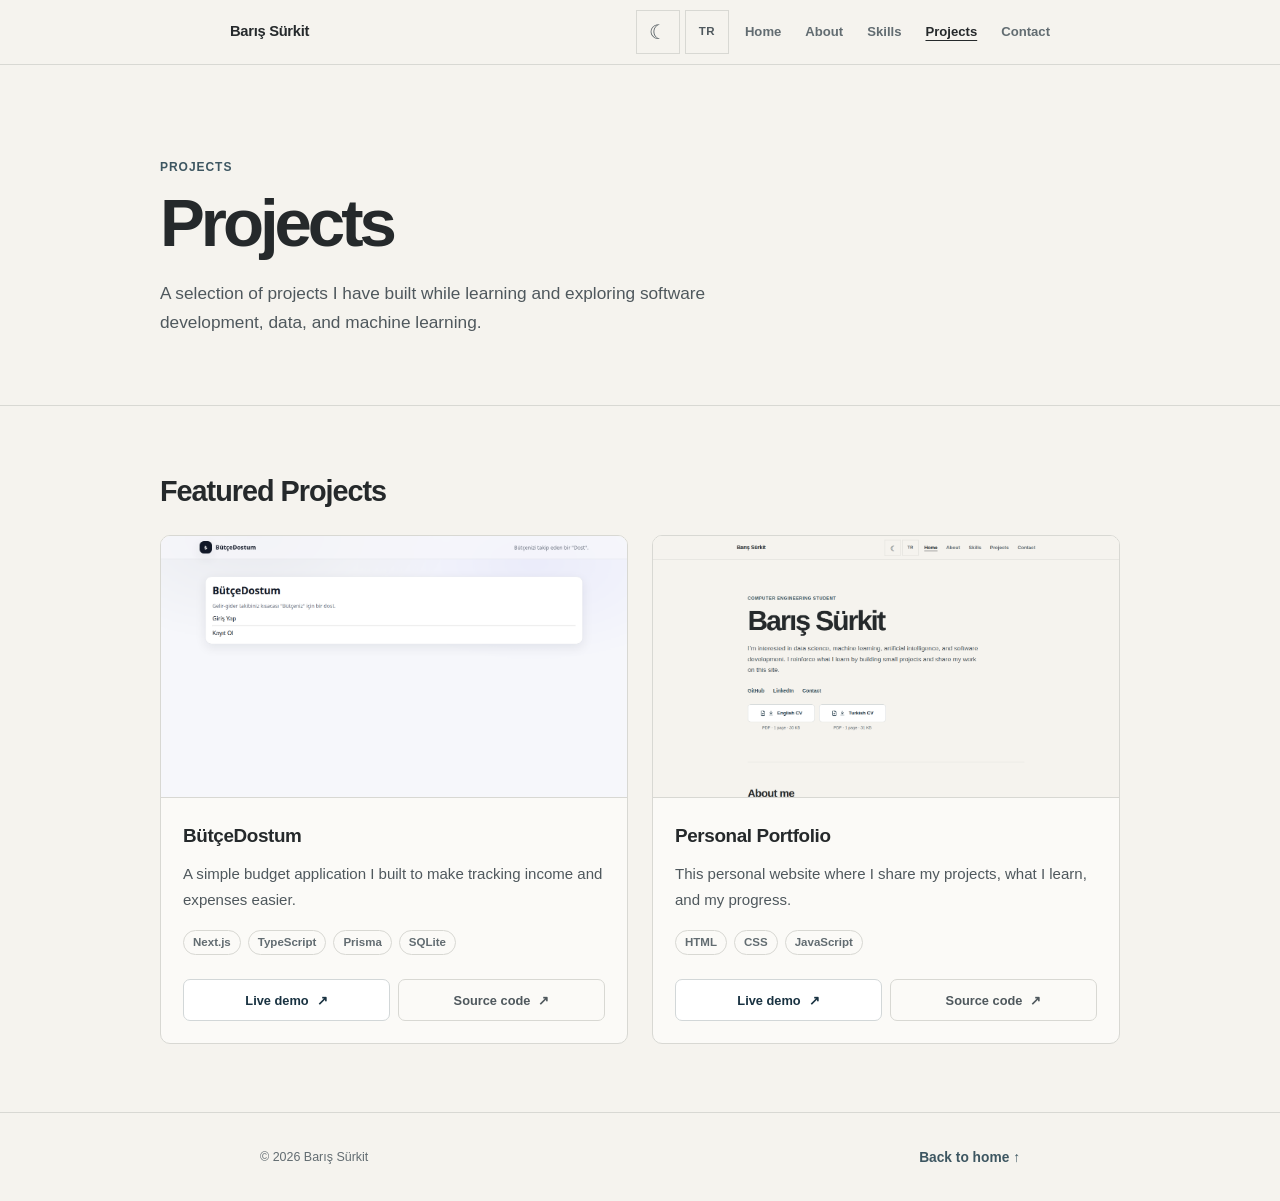
==== projects/index.html @ 8e6255b6 "feat: add dedicated projects showcase page - Add responsive /projects/ page - Showcase BütçeDostum a" ====
<!DOCTYPE html>
<html lang="en" data-theme="light">

<head>
    <meta charset="UTF-8">
    <meta name="viewport" content="width=device-width, initial-scale=1.0">
    <meta name="description" data-i18n-content="meta.projectsDescription"
        content="A selection of projects by computer engineering student Barış Sürkit.">
    <meta name="author" content="Barış Sürkit">
    <meta name="theme-color" content="#f5f3ee" data-theme-color>
    <meta property="og:title" content="Barış Sürkit | Projects" data-i18n-content="meta.projectsTitle">
    <meta property="og:description" content="A selection of projects by Barış Sürkit."
        data-i18n-content="meta.projectsDescription">
    <meta property="og:type" content="website">
    <meta property="og:url" content="https://barissurkit.com/projects/">
    <meta property="og:site_name" content="Barış Sürkit">
    <meta property="og:locale" content="en_US" data-i18n-content="meta.locale">
    <meta property="og:locale:alternate" content="tr_TR" data-i18n-content="meta.alternateLocale">
    <link rel="canonical" href="https://barissurkit.com/projects/">
    <link rel="me" href="https://github.com/barissurkit">
    <link rel="icon" type="image/svg+xml" href="../favicon.svg">
    <script>
        (() => {
            try {
                const savedTheme = localStorage.getItem("portfolio-theme");
                const prefersDark = window.matchMedia("(prefers-color-scheme: dark)").matches;
                document.documentElement.dataset.theme =
                    savedTheme === "light" || savedTheme === "dark" ? savedTheme : prefersDark ? "dark" : "light";
            } catch {
                document.documentElement.dataset.theme = "light";
            }
        })();
    </script>
    <link rel="stylesheet" href="../style.css">
    <script src="../script.js" defer></script>
    <title data-page-title="meta.projectsTitle">Barış Sürkit | Projects</title>
</head>

<body class="projects-page">
    <a class="skip-link" href="#main-content" data-i18n="skipLink">Skip to main content</a>

    <header class="site-header">
        <div class="header-container">
            <a class="brand" href="../" aria-label="Barış Sürkit home page"
                data-i18n-aria-label="brandLabel">Barış Sürkit</a>

            <div class="header-actions">
                <div class="preference-controls" role="group" aria-label="Appearance and language settings"
                    data-i18n-aria-label="preferencesLabel">
                    <button class="preference-button theme-toggle" type="button" data-theme-toggle
                        aria-label="Switch to dark theme" title="Switch to dark theme">
                        <span data-theme-icon aria-hidden="true">☾</span>
                    </button>
                    <button class="preference-button language-toggle" type="button" data-language-toggle
                        aria-label="Switch to Turkish" title="Switch to Turkish" lang="tr">TR</button>
                </div>

                <details class="nav-menu" data-nav-menu>
                    <summary class="menu-toggle">
                        <span data-i18n="menu">Menu</span>
                        <span class="menu-indicator" aria-hidden="true"></span>
                    </summary>
                    <nav class="site-nav" aria-label="Main navigation" data-i18n-aria-label="navLabel">
                        <a href="../" data-i18n="nav.home">Home</a>
                        <a href="../#about" data-i18n="nav.about">About</a>
                        <a href="../#skills" data-i18n="nav.skills">Skills</a>
                        <a href="./" data-i18n="nav.projects" aria-current="page">Projects</a>
                        <a href="../#contact" data-i18n="nav.contact">Contact</a>
                    </nav>
                </details>
            </div>
        </div>
    </header>

    <main id="main-content" tabindex="-1">
        <section class="projects-hero" aria-labelledby="projects-page-title">
            <div class="projects-container">
                <p class="eyebrow" data-i18n="projectsPage.eyebrow">Projects</p>
                <h1 id="projects-page-title" data-i18n="projectsPage.title">Projects</h1>
                <p class="projects-intro" data-i18n="projectsPage.intro">
                    A selection of projects I have built while learning and exploring software development, data, and
                    machine learning.
                </p>
            </div>
        </section>

        <section class="projects-content" aria-labelledby="featured-projects-title">
            <div class="projects-container">
                <h2 id="featured-projects-title" data-i18n="projectsPage.featuredTitle">Featured Projects</h2>

                <div class="showcase-grid">
                    <article class="showcase-card" aria-labelledby="showcase-budget-title">
                        <a class="showcase-media" href="https://butcedostum.vercel.app/" target="_blank"
                            rel="noopener noreferrer" aria-label="BütçeDostum live demo (opens in a new tab)"
                            data-i18n-aria-label="projects.budgetLiveLabel">
                            <img src="../images/projects/butcedostum.png" width="1280" height="760" loading="eager"
                                alt="BütçeDostum login screen" data-i18n-alt="projects.budgetImageAlt">
                        </a>
                        <div class="showcase-card-body">
                            <h3 id="showcase-budget-title">BütçeDostum</h3>
                            <p class="showcase-description" data-i18n="projects.budgetDescription">
                                A simple budget application I built to make tracking income and expenses easier.
                            </p>
                            <ul class="showcase-tech" role="list" aria-label="BütçeDostum technologies"
                                data-i18n-aria-label="projects.budgetTechLabel">
                                <li>Next.js</li>
                                <li>TypeScript</li>
                                <li>Prisma</li>
                                <li>SQLite</li>
                            </ul>
                            <ul class="showcase-actions" role="list" aria-label="BütçeDostum project links"
                                data-i18n-aria-label="projects.budgetActionsLabel">
                                <li><a class="showcase-link showcase-link-primary" href="https://butcedostum.vercel.app/"
                                        target="_blank" rel="noopener noreferrer" aria-label="BütçeDostum live demo (opens in a new tab)"
                                        data-i18n-aria-label="projects.budgetLiveLabel"><span data-i18n="projects.liveDemo">Live demo</span>
                                        <span aria-hidden="true">↗</span><span class="visually-hidden"
                                            data-i18n="external.newTab"> (opens in a new tab)</span></a></li>
                                <li><a class="showcase-link" href="https://github.com/barissurkit/butcedostum" target="_blank"
                                        rel="noopener noreferrer" aria-label="BütçeDostum source code (opens in a new tab)"
                                        data-i18n-aria-label="projects.budgetSourceLabel"><span data-i18n="projects.sourceCode">Source code</span>
                                        <span aria-hidden="true">↗</span><span class="visually-hidden"
                                            data-i18n="external.newTab"> (opens in a new tab)</span></a></li>
                            </ul>
                        </div>
                    </article>

                    <article class="showcase-card" aria-labelledby="showcase-portfolio-title">
                        <a class="showcase-media" href="../" aria-label="Personal Portfolio home page"
                            data-i18n-aria-label="projects.portfolioHomeLabel">
                            <img src="../images/projects/portfolio-site.png" width="1280" height="760" loading="lazy"
                                alt="Personal portfolio home page screenshot" data-i18n-alt="projects.portfolioImageAlt">
                        </a>
                        <div class="showcase-card-body">
                            <h3 id="showcase-portfolio-title" data-i18n="projects.portfolioTitle">Personal Portfolio</h3>
                            <p class="showcase-description" data-i18n="projects.portfolioDescription">
                                This personal website where I share my projects, what I learn, and my progress.
                            </p>
                            <ul class="showcase-tech" role="list" aria-label="Portfolio technologies"
                                data-i18n-aria-label="projects.portfolioTechLabel">
                                <li>HTML</li>
                                <li>CSS</li>
                                <li>JavaScript</li>
                            </ul>
                            <ul class="showcase-actions" role="list" aria-label="Personal Portfolio project links"
                                data-i18n-aria-label="projects.portfolioActionsLabel">
                                <li><a class="showcase-link showcase-link-primary" href="../" aria-label="Personal Portfolio home page"
                                        data-i18n-aria-label="projects.portfolioHomeLabel">
                                        <span data-i18n="projects.liveDemo">Live demo</span><span aria-hidden="true">↗</span></a></li>
                                <li><a class="showcase-link" href="https://github.com/barissurkit/portfolio-site" target="_blank"
                                        rel="noopener noreferrer" aria-label="Personal Portfolio source code (opens in a new tab)"
                                        data-i18n-aria-label="projects.portfolioSourceLabel"><span data-i18n="projects.sourceCode">Source code</span>
                                        <span aria-hidden="true">↗</span><span class="visually-hidden"
                                            data-i18n="external.newTab"> (opens in a new tab)</span></a></li>
                            </ul>
                        </div>
                    </article>
                </div>
            </div>
        </section>
    </main>

    <footer class="site-footer">
        <div class="container footer-inner">
            <p>© 2026 Barış Sürkit</p>
            <a href="../"><span data-i18n="footer.backToHome">Back to home</span> <span aria-hidden="true">↑</span></a>
        </div>
    </footer>
</body>

</html>
---- style.css ----
:root {
    color-scheme: light;
    --background: #f5f3ee;
    --surface: #fbfaf7;
    --text: #25292b;
    --text-soft: #4f585d;
    --muted: #626c71;
    --accent: #526b76;
    --link: #3d5661;
    --line: #d8d8d3;
    --selection: #dfe5e5;
    --cv-button-background: #ffffff;
    --cv-button-hover: #f1f4f4;
    --cv-button-text: #193241;
    --cv-button-border: #d2d7d8;
    --content-width: 760px;
    --header-width: 820px;
    --header-height: 64px;
    --transition: 140ms ease;
}

[data-theme="dark"] {
    color-scheme: dark;
    --background: #222728;
    --surface: #2b3133;
    --text: #f0f1ed;
    --text-soft: #cbd0cf;
    --muted: #aab3b5;
    --accent: #9eb7c1;
    --link: #bdd0d7;
    --line: #424a4c;
    --selection: #3a5058;
    --cv-button-background: #f7f8f7;
    --cv-button-hover: #e9eeee;
    --cv-button-text: #17313f;
    --cv-button-border: #f7f8f7;
}

*,
*::before,
*::after {
    box-sizing: border-box;
}

html {
    background: var(--background);
}

body {
    margin: 0;
    overflow-x: clip;
    background: var(--background);
    color: var(--text);
    font-family: ui-sans-serif, -apple-system, BlinkMacSystemFont, "Segoe UI", sans-serif;
    font-size: 16px;
    line-height: 1.7;
    -webkit-font-smoothing: antialiased;
}

h1,
h2,
h3,
p,
ul,
dl,
dd {
    margin: 0;
}

ul {
    padding: 0;
    list-style: none;
}

a {
    color: var(--link);
    text-decoration-color: transparent;
    text-decoration-line: underline;
    text-decoration-thickness: 1px;
    text-underline-offset: 4px;
    transition: color var(--transition), text-decoration-color var(--transition);
}

button,
summary {
    font: inherit;
}

::selection {
    background: var(--selection);
    color: var(--text);
}

:focus-visible {
    outline: 3px solid var(--accent);
    outline-offset: 4px;
    border-radius: 3px;
}

.visually-hidden {
    position: absolute;
    width: 1px;
    height: 1px;
    padding: 0;
    margin: -1px;
    overflow: hidden;
    clip: rect(0, 0, 0, 0);
    white-space: nowrap;
    border: 0;
}

#main-content:focus {
    outline: none;
}

section[id] {
    scroll-margin-top: calc(var(--header-height) + 22px);
}

.container,
.header-container {
    width: min(calc(100% - 48px), var(--content-width));
    margin-inline: auto;
}

.header-container {
    width: min(calc(100% - 48px), var(--header-width));
}

.skip-link {
    position: fixed;
    top: 10px;
    left: 10px;
    z-index: 1000;
    padding: 8px 12px;
    border: 1px solid var(--text);
    background: var(--surface);
    color: var(--text);
    font-weight: 700;
    transform: translateY(-150%);
    transition: transform var(--transition);
}

.skip-link:focus {
    transform: translateY(0);
}

.site-header {
    position: sticky;
    top: 0;
    z-index: 100;
    border-bottom: 1px solid var(--line);
    background: var(--background);
}

.header-container {
    display: flex;
    min-height: var(--header-height);
    align-items: center;
    justify-content: space-between;
    gap: 28px;
}

.brand {
    flex-shrink: 0;
    color: var(--text);
    font-size: 0.92rem;
    font-weight: 750;
    letter-spacing: -0.02em;
    text-decoration: none;
}

.header-actions,
.preference-controls {
    display: flex;
    align-items: center;
}

.header-actions {
    gap: 16px;
    margin-left: auto;
}

.preference-controls {
    gap: 5px;
}

.preference-button {
    display: inline-grid;
    width: 44px;
    height: 44px;
    cursor: pointer;
    place-items: center;
    padding: 0;
    border: 1px solid var(--line);
    border-radius: 0;
    background: transparent;
    color: var(--text-soft);
    transition:
        background-color var(--transition),
        border-color var(--transition),
        color var(--transition);
}

.theme-toggle {
    font-family: "Segoe UI Symbol", "Noto Sans Symbols", sans-serif;
    font-size: 1.25rem;
    line-height: 1;
}

.language-toggle {
    font-size: 0.72rem;
    font-weight: 750;
    letter-spacing: 0.04em;
}

.nav-menu {
    position: relative;
}

.menu-toggle {
    display: none;
}

.site-nav,
.nav-menu:not([open]) > .site-nav {
    display: flex;
    align-items: center;
    gap: clamp(14px, 2.4vw, 24px);
}

.site-nav a {
    color: var(--muted);
    font-size: 0.82rem;
    font-weight: 650;
    text-decoration: none;
}

.site-nav a[aria-current="location"] {
    color: var(--text);
    text-decoration-color: currentColor;
    text-decoration-line: underline;
    text-decoration-thickness: 1px;
}

.site-nav a[aria-current="page"] {
    color: var(--text);
    text-decoration-color: currentColor;
    text-decoration-line: underline;
    text-decoration-thickness: 1px;
}

.hero {
    padding: clamp(68px, 9vw, 96px) 0 clamp(62px, 8vw, 84px);
}

.eyebrow {
    color: var(--link);
    font-size: 0.75rem;
    font-weight: 750;
    letter-spacing: 0.08em;
    text-transform: uppercase;
}

.hero h1 {
    margin-top: 12px;
    font-size: clamp(3.2rem, 9vw, 4.8rem);
    font-weight: 760;
    letter-spacing: -0.06em;
    line-height: 1;
}

.hero-copy {
    max-width: 650px;
    margin-top: 24px;
    color: var(--text-soft);
    font-size: clamp(1rem, 2vw, 1.08rem);
}

.hero-links {
    display: flex;
    flex-wrap: wrap;
    gap: 10px 24px;
    margin-top: 28px;
}

.hero-links a,
.project-link,
.all-projects-link,
.footer-inner a {
    font-size: 0.86rem;
    font-weight: 700;
}

.cv-download-block {
    display: grid;
    width: min(100%, 380px);
    max-width: 100%;
    grid-template-columns: repeat(2, minmax(0, 1fr));
    gap: 12px;
    margin-top: 24px;
}

.cv-download-option {
    min-width: 0;
    text-align: center;
}

.cv-download-button {
    display: inline-flex;
    width: 100%;
    min-height: 48px;
    align-items: center;
    justify-content: center;
    gap: 9px;
    padding-inline: 11px;
    border: 1px solid var(--cv-button-border);
    border-radius: 8px;
    background: var(--cv-button-background);
    color: var(--cv-button-text);
    font-size: 0.82rem;
    font-weight: 700;
    line-height: 1.2;
    text-decoration: none;
    transition:
        background-color var(--transition),
        border-color var(--transition),
        transform var(--transition);
}

.cv-download-icons {
    display: inline-flex;
    align-items: center;
    gap: 6px;
}

.cv-download-icons svg {
    width: 16px;
    height: 16px;
    fill: none;
    stroke: currentColor;
    stroke-linecap: round;
    stroke-linejoin: round;
    stroke-width: 1.8;
}

.cv-download-meta {
    margin-top: 7px;
    color: var(--muted);
    font-size: 0.68rem;
}

.content-section {
    padding-block: clamp(52px, 7vw, 68px);
    border-top: 1px solid var(--line);
}

.content-section h2 {
    font-size: clamp(1.55rem, 4vw, 1.85rem);
    font-weight: 730;
    letter-spacing: -0.035em;
    line-height: 1.2;
}

.about-copy,
.section-intro {
    max-width: 650px;
    color: var(--text-soft);
}

.about-copy {
    margin-top: 20px;
    font-size: 1.02rem;
}

.section-intro {
    margin-top: 12px;
}

.cv-list,
.contact-list {
    margin-top: 32px;
    border-top: 1px solid var(--line);
}

.cv-list > div,
.contact-list li {
    display: grid;
    grid-template-columns: 150px minmax(0, 1fr);
    gap: 24px;
    padding-block: 14px;
    border-bottom: 1px solid var(--line);
}

.cv-list dt,
.contact-label {
    color: var(--muted);
    font-size: 0.78rem;
    font-weight: 700;
    letter-spacing: 0.02em;
}

.cv-list dd,
.contact-list a {
    color: var(--text-soft);
    font-size: 0.92rem;
}

.contact-list a {
    width: fit-content;
    max-width: 100%;
    overflow-wrap: anywhere;
}

.contact-value {
    display: flex;
    min-width: 0;
    align-items: center;
    flex-wrap: wrap;
    gap: 6px 12px;
}

.copy-email-button {
    min-height: 32px;
    cursor: pointer;
    padding: 2px 9px;
    border: 1px solid var(--line);
    border-radius: 0;
    background: transparent;
    color: var(--link);
    font-size: 0.76rem;
    font-weight: 700;
    transition:
        background-color var(--transition),
        border-color var(--transition),
        color var(--transition);
}

.copy-status {
    color: var(--muted);
    font-size: 0.76rem;
}

.tag-list {
    display: flex;
    flex-wrap: wrap;
    gap: 8px;
    margin-top: 24px;
}

.tag-list li {
    padding: 5px 10px;
    border: 1px solid var(--line);
    border-radius: 999px;
    background: transparent;
    color: var(--text-soft);
    font-size: 0.74rem;
    font-weight: 650;
}

.project-list {
    margin-top: 34px;
    border-top: 1px solid var(--line);
}

.project-item {
    padding-block: 28px;
    border-bottom: 1px solid var(--line);
}

.project-item h3 {
    font-size: 1.16rem;
    font-weight: 720;
    letter-spacing: -0.02em;
}

.project-item > p {
    max-width: 630px;
    margin-top: 8px;
    color: var(--text-soft);
    font-size: 0.94rem;
}

.project-tech {
    display: flex;
    flex-wrap: wrap;
    gap: 4px 16px;
    margin-top: 12px;
    color: var(--muted);
    font-size: 0.76rem;
}

.project-tech li {
    position: relative;
}

.project-tech li:not(:last-child)::after {
    position: absolute;
    right: -10px;
    color: var(--line);
    content: "·";
}

.project-meta {
    margin-top: 10px;
}

.project-meta > div {
    display: flex;
    align-items: baseline;
    gap: 8px;
}

.project-meta dt {
    color: var(--muted);
    font-size: 0.74rem;
    font-weight: 700;
}

.project-meta dt::after {
    content: ":";
}

.project-meta dd {
    color: var(--text-soft);
    font-size: 0.78rem;
}

.project-actions {
    display: flex;
    flex-wrap: wrap;
    gap: 8px 20px;
    margin-top: 16px;
}

.project-link {
    display: inline-block;
}

.all-projects-link {
    display: inline-block;
    margin-top: 24px;
}

.projects-container {
    width: min(calc(100% - 48px), 960px);
    margin-inline: auto;
}

.projects-hero {
    padding: clamp(60px, 9vw, 92px) 0 clamp(48px, 7vw, 68px);
}

.projects-hero h1 {
    margin-top: 12px;
    font-size: clamp(2.7rem, 7vw, 4.2rem);
    font-weight: 760;
    letter-spacing: -0.06em;
    line-height: 1;
}

.projects-intro {
    max-width: 650px;
    margin-top: 22px;
    color: var(--text-soft);
    font-size: clamp(1rem, 2vw, 1.08rem);
}

.projects-content {
    padding-block: clamp(48px, 7vw, 68px);
    border-top: 1px solid var(--line);
}

.projects-content h2 {
    font-size: clamp(1.45rem, 4vw, 1.8rem);
    font-weight: 730;
    letter-spacing: -0.035em;
    line-height: 1.2;
}

.showcase-grid {
    display: grid;
    grid-template-columns: repeat(2, minmax(0, 1fr));
    gap: 24px;
    margin-top: 26px;
}

.showcase-card {
    display: flex;
    min-width: 0;
    flex-direction: column;
    overflow: hidden;
    border: 1px solid var(--line);
    border-radius: 10px;
    background: var(--surface);
}

.showcase-media {
    display: block;
    overflow: hidden;
    aspect-ratio: 16 / 9;
    border-bottom: 1px solid var(--line);
    background: var(--background);
}

.showcase-media img {
    display: block;
    width: 100%;
    height: 100%;
    object-fit: cover;
    object-position: top center;
    transition: transform var(--transition);
}

.showcase-card-body {
    display: flex;
    flex: 1;
    min-width: 0;
    flex-direction: column;
    padding: 22px;
}

.showcase-card h3 {
    font-size: 1.18rem;
    font-weight: 720;
    letter-spacing: -0.02em;
}

.showcase-description {
    max-width: 600px;
    margin-top: 9px;
    color: var(--text-soft);
    font-size: 0.94rem;
}

.showcase-tech {
    display: flex;
    flex-wrap: wrap;
    gap: 7px;
    margin-top: 18px;
}

.showcase-tech li {
    padding: 4px 9px;
    border: 1px solid var(--line);
    border-radius: 999px;
    color: var(--muted);
    font-size: 0.72rem;
    font-weight: 650;
    line-height: 1.3;
}

.showcase-actions {
    display: flex;
    flex-wrap: wrap;
    gap: 8px;
    margin-top: auto;
    padding-top: 24px;
}

.showcase-actions li {
    min-width: 0;
    flex: 1 1 120px;
}

.showcase-link {
    display: inline-flex;
    width: 100%;
    min-height: 42px;
    align-items: center;
    justify-content: center;
    gap: 8px;
    padding: 8px 12px;
    border: 1px solid var(--line);
    border-radius: 7px;
    color: var(--text-soft);
    font-size: 0.8rem;
    font-weight: 700;
    line-height: 1.2;
    text-align: center;
    text-decoration: none;
}

.showcase-link-primary {
    border-color: var(--cv-button-border);
    background: var(--cv-button-background);
    color: var(--cv-button-text);
}

.site-footer {
    border-top: 1px solid var(--line);
}

.footer-inner {
    display: flex;
    min-height: 88px;
    align-items: center;
    justify-content: space-between;
    gap: 24px;
    color: var(--muted);
    font-size: 0.78rem;
}

@media (hover: hover) {
    a:hover {
        color: var(--link);
        text-decoration-color: currentColor;
    }

    .brand:hover,
    .site-nav a:not([aria-current="location"]):not([aria-current="page"]):hover {
        color: var(--text);
        text-decoration: none;
    }

    .preference-button:hover {
        border-color: var(--accent);
        background: var(--surface);
        color: var(--text);
    }

    .copy-email-button:hover {
        border-color: var(--accent);
        background: var(--surface);
        color: var(--text);
    }

    .cv-download-button:hover {
        border-color: var(--accent);
        background: var(--cv-button-hover);
        color: var(--cv-button-text);
        text-decoration: none;
        transform: translateY(-1px);
    }

    .showcase-link:hover {
        border-color: var(--accent);
        color: var(--text);
        text-decoration: none;
    }

    .showcase-link-primary:hover {
        background: var(--cv-button-hover);
        color: var(--cv-button-text);
    }

    .showcase-media:hover img {
        transform: scale(1.015);
    }

}

@media (max-width: 640px) {
    :root {
        --header-height: 60px;
    }

    .container,
    .header-container,
    .projects-container {
        width: min(calc(100% - 32px), var(--content-width));
    }

    .header-container {
        gap: 12px;
    }

    .header-actions {
        gap: 6px;
    }

    .preference-controls {
        gap: 4px;
    }

    .menu-toggle {
        display: inline-flex;
        min-width: 66px;
        min-height: 44px;
        cursor: pointer;
        align-items: center;
        justify-content: center;
        gap: 7px;
        padding-inline: 10px;
        border: 1px solid var(--line);
        background: var(--surface);
        color: var(--text-soft);
        font-size: 0.78rem;
        font-weight: 700;
        list-style: none;
    }

    .menu-indicator::before {
        content: "+";
        font-size: 1rem;
        font-weight: 400;
        line-height: 1;
    }

    .nav-menu[open] .menu-indicator::before {
        content: "−";
    }

    .menu-toggle::-webkit-details-marker {
        display: none;
    }

    .nav-menu:not([open]) > .site-nav {
        display: none;
    }

    .nav-menu[open] > .site-nav {
        display: grid;
    }

    .site-nav {
        position: absolute;
        top: calc(100% + 9px);
        right: 0;
        width: min(260px, calc(100vw - 32px));
        gap: 0;
        padding: 7px;
        border: 1px solid var(--line);
        background: var(--surface);
    }

    .site-nav a {
        display: flex;
        min-height: 44px;
        align-items: center;
        padding-inline: 10px;
    }

    .hero {
        padding: 54px 0 56px;
    }

    .hero h1 {
        font-size: clamp(2.8rem, 15vw, 3.5rem);
    }

    .hero-copy {
        margin-top: 20px;
    }

    .hero-links {
        margin-top: 24px;
    }

    .content-section {
        padding-block: 48px;
    }

    .cv-list,
    .contact-list {
        margin-top: 26px;
    }

    .cv-list > div,
    .contact-list li {
        grid-template-columns: 1fr;
        gap: 3px;
        padding-block: 13px;
    }

    .contact-value {
        align-items: flex-start;
    }

    .project-list {
        margin-top: 28px;
    }

    .project-item {
        padding-block: 24px;
    }

    .showcase-grid {
        grid-template-columns: 1fr;
    }

    .projects-hero {
        padding-block: 54px 48px;
    }

    .showcase-card-body {
        padding: 20px;
    }

    .footer-inner {
        min-height: auto;
        align-items: flex-start;
        flex-direction: column;
        gap: 4px;
        padding-block: 24px;
    }
}

@media (max-width: 380px) {
    .cv-download-block {
        width: min(100%, 240px);
        grid-template-columns: 1fr;
    }
}

@media (prefers-reduced-motion: no-preference) {
    html {
        scroll-behavior: smooth;
    }
}

@media (prefers-reduced-motion: reduce) {
    html {
        scroll-behavior: auto;
    }

    a,
    .cv-download-button,
    .preference-button,
    .copy-email-button,
    .skip-link,
    .showcase-media img {
        transition: none;
    }

    .cv-download-button:hover {
        transform: none;
    }

    .showcase-media:hover img {
        transform: none;
    }
}
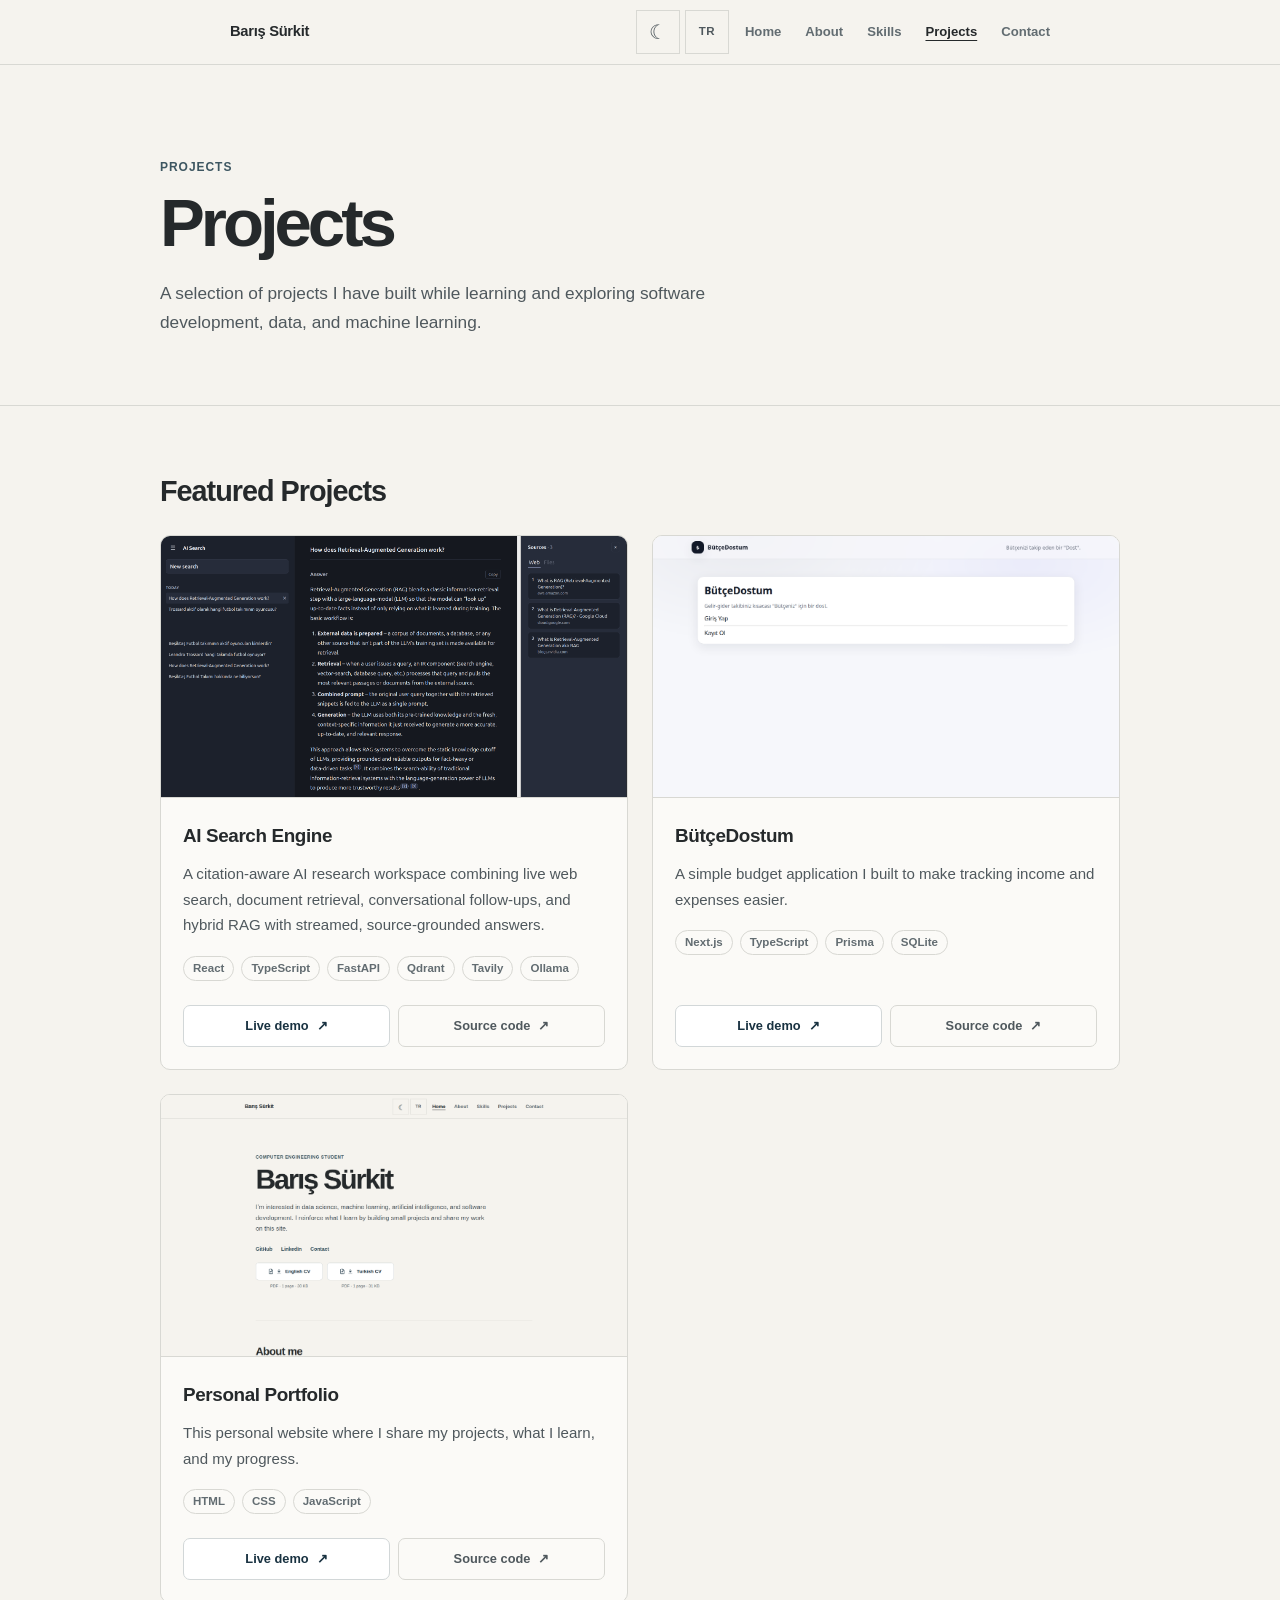
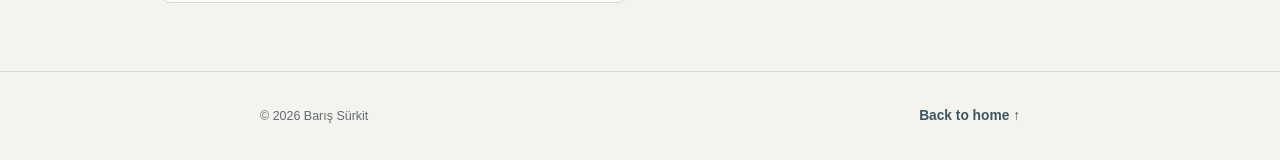
==== commit 711a2b0f: "feat: add AI Search Engine to portfolio projects" ====
--- a/projects/index.html
+++ b/projects/index.html
@@ -89,6 +89,43 @@
                 <h2 id="featured-projects-title" data-i18n="projectsPage.featuredTitle">Featured Projects</h2>
 
                 <div class="showcase-grid">
+                    <article class="showcase-card" aria-labelledby="showcase-ai-search-title">
+                        <a class="showcase-media" href="https://ai-search-engine-wine-three.vercel.app" target="_blank"
+                            rel="noopener noreferrer" aria-label="AI Search Engine live demo (opens in a new tab)"
+                            data-i18n-aria-label="projects.aiSearchLiveLabel">
+                            <img src="../images/projects/ai-search-engine.png" width="1767" height="999" loading="eager"
+                                alt="AI Search Engine research workspace showing an answer and its sources" data-i18n-alt="projects.aiSearchImageAlt">
+                        </a>
+                        <div class="showcase-card-body">
+                            <h3 id="showcase-ai-search-title">AI Search Engine</h3>
+                            <p class="showcase-description" data-i18n="projects.aiSearchDescription">
+                                A citation-aware AI research workspace combining live web search, document retrieval, conversational follow-ups, and hybrid RAG with streamed, source-grounded answers.
+                            </p>
+                            <ul class="showcase-tech" role="list" aria-label="AI Search Engine technologies"
+                                data-i18n-aria-label="projects.aiSearchTechLabel">
+                                <li>React</li>
+                                <li>TypeScript</li>
+                                <li>FastAPI</li>
+                                <li>Qdrant</li>
+                                <li>Tavily</li>
+                                <li>Ollama</li>
+                            </ul>
+                            <ul class="showcase-actions" role="list" aria-label="AI Search Engine project links"
+                                data-i18n-aria-label="projects.aiSearchActionsLabel">
+                                <li><a class="showcase-link showcase-link-primary" href="https://ai-search-engine-wine-three.vercel.app" target="_blank"
+                                        rel="noopener noreferrer" aria-label="AI Search Engine live demo (opens in a new tab)"
+                                        data-i18n-aria-label="projects.aiSearchLiveLabel"><span data-i18n="projects.liveDemo">Live demo</span>
+                                        <span aria-hidden="true">↗</span><span class="visually-hidden"
+                                            data-i18n="external.newTab"> (opens in a new tab)</span></a></li>
+                                <li><a class="showcase-link" href="https://github.com/barissurkit/ai-search-engine" target="_blank"
+                                        rel="noopener noreferrer" aria-label="AI Search Engine source code (opens in a new tab)"
+                                        data-i18n-aria-label="projects.aiSearchSourceLabel"><span data-i18n="projects.sourceCode">Source code</span>
+                                        <span aria-hidden="true">↗</span><span class="visually-hidden"
+                                            data-i18n="external.newTab"> (opens in a new tab)</span></a></li>
+                            </ul>
+                        </div>
+                    </article>
+
                     <article class="showcase-card" aria-labelledby="showcase-budget-title">
                         <a class="showcase-media" href="https://butcedostum.vercel.app/" target="_blank"
                             rel="noopener noreferrer" aria-label="BütçeDostum live demo (opens in a new tab)"
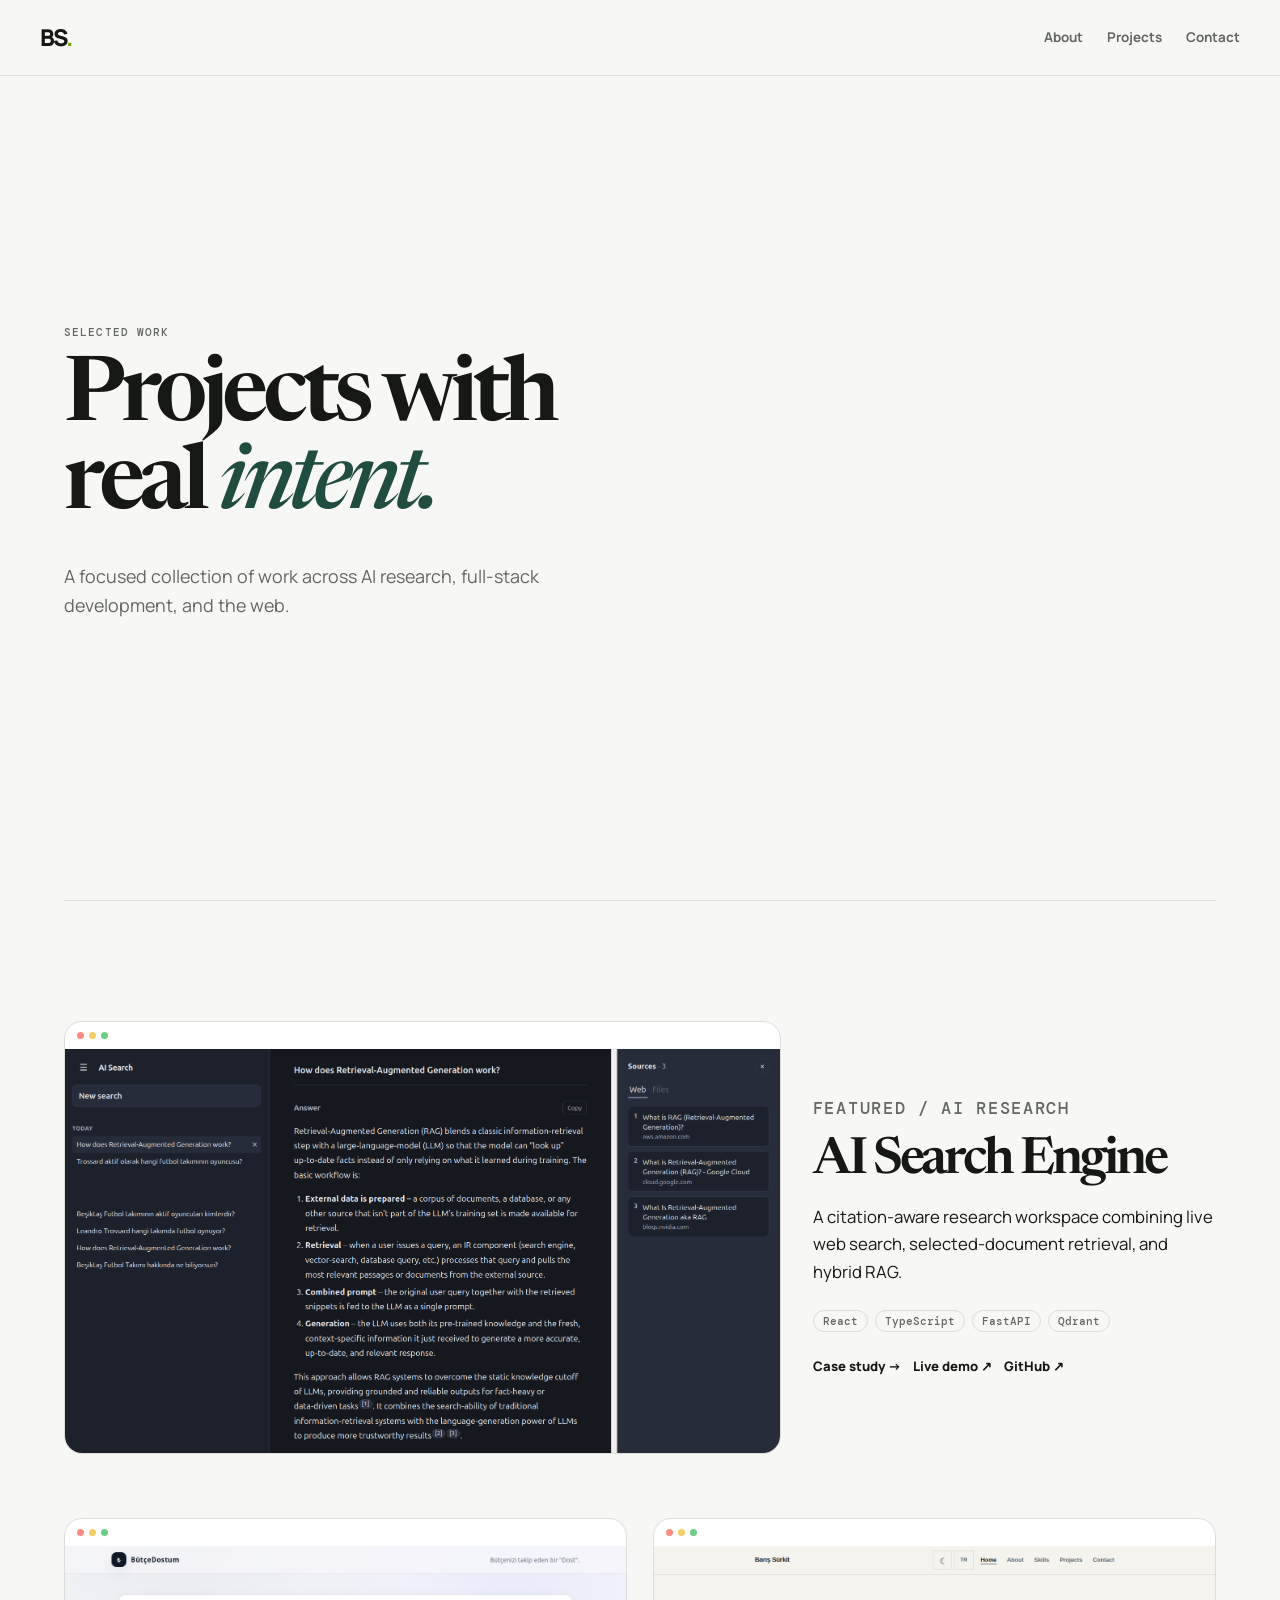
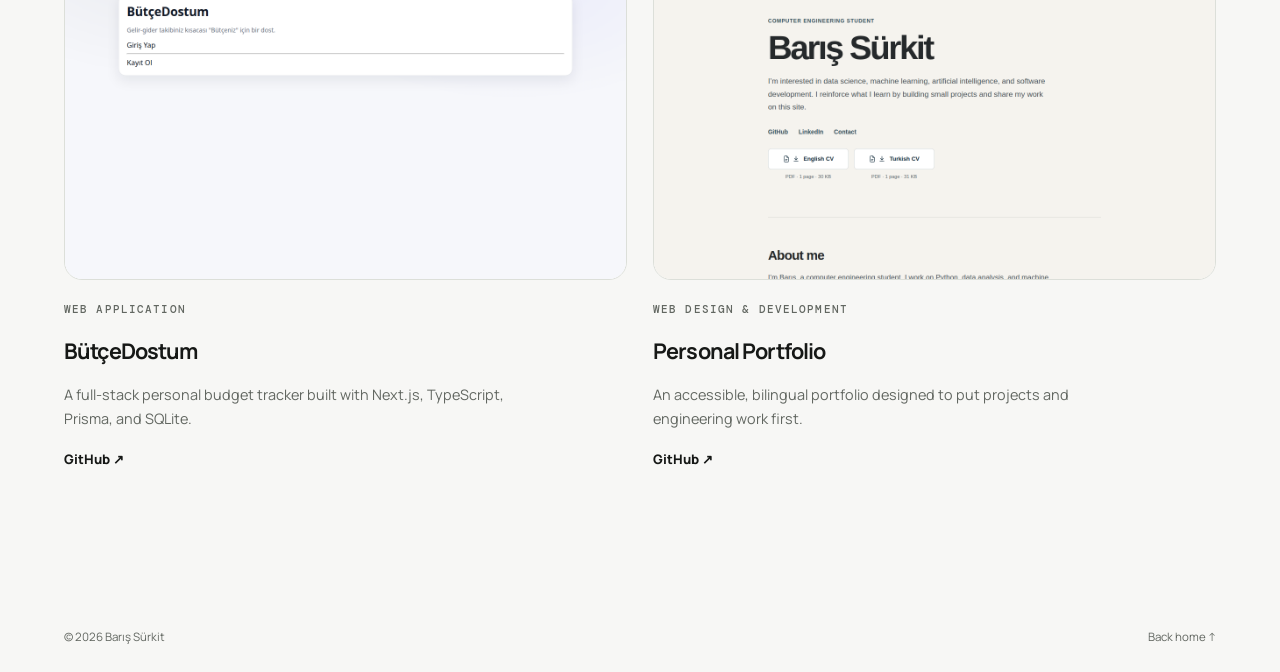
==== commit e743ab10: "feat: deliver portfolio v2 redesign" ====
--- a/projects/index.html
+++ b/projects/index.html
@@ -1,207 +1 @@
-<!DOCTYPE html>
-<html lang="en" data-theme="light">
-
-<head>
-    <meta charset="UTF-8">
-    <meta name="viewport" content="width=device-width, initial-scale=1.0">
-    <meta name="description" data-i18n-content="meta.projectsDescription"
-        content="A selection of projects by computer engineering student Barış Sürkit.">
-    <meta name="author" content="Barış Sürkit">
-    <meta name="theme-color" content="#f5f3ee" data-theme-color>
-    <meta property="og:title" content="Barış Sürkit | Projects" data-i18n-content="meta.projectsTitle">
-    <meta property="og:description" content="A selection of projects by Barış Sürkit."
-        data-i18n-content="meta.projectsDescription">
-    <meta property="og:type" content="website">
-    <meta property="og:url" content="https://barissurkit.com/projects/">
-    <meta property="og:site_name" content="Barış Sürkit">
-    <meta property="og:locale" content="en_US" data-i18n-content="meta.locale">
-    <meta property="og:locale:alternate" content="tr_TR" data-i18n-content="meta.alternateLocale">
-    <link rel="canonical" href="https://barissurkit.com/projects/">
-    <link rel="me" href="https://github.com/barissurkit">
-    <link rel="icon" type="image/svg+xml" href="../favicon.svg">
-    <script>
-        (() => {
-            try {
-                const savedTheme = localStorage.getItem("portfolio-theme");
-                const prefersDark = window.matchMedia("(prefers-color-scheme: dark)").matches;
-                document.documentElement.dataset.theme =
-                    savedTheme === "light" || savedTheme === "dark" ? savedTheme : prefersDark ? "dark" : "light";
-            } catch {
-                document.documentElement.dataset.theme = "light";
-            }
-        })();
-    </script>
-    <link rel="stylesheet" href="../style.css">
-    <script src="../script.js" defer></script>
-    <title data-page-title="meta.projectsTitle">Barış Sürkit | Projects</title>
-</head>
-
-<body class="projects-page">
-    <a class="skip-link" href="#main-content" data-i18n="skipLink">Skip to main content</a>
-
-    <header class="site-header">
-        <div class="header-container">
-            <a class="brand" href="../" aria-label="Barış Sürkit home page"
-                data-i18n-aria-label="brandLabel">Barış Sürkit</a>
-
-            <div class="header-actions">
-                <div class="preference-controls" role="group" aria-label="Appearance and language settings"
-                    data-i18n-aria-label="preferencesLabel">
-                    <button class="preference-button theme-toggle" type="button" data-theme-toggle
-                        aria-label="Switch to dark theme" title="Switch to dark theme">
-                        <span data-theme-icon aria-hidden="true">☾</span>
-                    </button>
-                    <button class="preference-button language-toggle" type="button" data-language-toggle
-                        aria-label="Switch to Turkish" title="Switch to Turkish" lang="tr">TR</button>
-                </div>
-
-                <details class="nav-menu" data-nav-menu>
-                    <summary class="menu-toggle">
-                        <span data-i18n="menu">Menu</span>
-                        <span class="menu-indicator" aria-hidden="true"></span>
-                    </summary>
-                    <nav class="site-nav" aria-label="Main navigation" data-i18n-aria-label="navLabel">
-                        <a href="../" data-i18n="nav.home">Home</a>
-                        <a href="../#about" data-i18n="nav.about">About</a>
-                        <a href="../#skills" data-i18n="nav.skills">Skills</a>
-                        <a href="./" data-i18n="nav.projects" aria-current="page">Projects</a>
-                        <a href="../#contact" data-i18n="nav.contact">Contact</a>
-                    </nav>
-                </details>
-            </div>
-        </div>
-    </header>
-
-    <main id="main-content" tabindex="-1">
-        <section class="projects-hero" aria-labelledby="projects-page-title">
-            <div class="projects-container">
-                <p class="eyebrow" data-i18n="projectsPage.eyebrow">Projects</p>
-                <h1 id="projects-page-title" data-i18n="projectsPage.title">Projects</h1>
-                <p class="projects-intro" data-i18n="projectsPage.intro">
-                    A selection of projects I have built while learning and exploring software development, data, and
-                    machine learning.
-                </p>
-            </div>
-        </section>
-
-        <section class="projects-content" aria-labelledby="featured-projects-title">
-            <div class="projects-container">
-                <h2 id="featured-projects-title" data-i18n="projectsPage.featuredTitle">Featured Projects</h2>
-
-                <div class="showcase-grid">
-                    <article class="showcase-card" aria-labelledby="showcase-ai-search-title">
-                        <a class="showcase-media" href="https://ai-search-engine-wine-three.vercel.app" target="_blank"
-                            rel="noopener noreferrer" aria-label="AI Search Engine live demo (opens in a new tab)"
-                            data-i18n-aria-label="projects.aiSearchLiveLabel">
-                            <img src="../images/projects/ai-search-engine.png" width="1767" height="999" loading="eager"
-                                alt="AI Search Engine research workspace showing an answer and its sources" data-i18n-alt="projects.aiSearchImageAlt">
-                        </a>
-                        <div class="showcase-card-body">
-                            <h3 id="showcase-ai-search-title">AI Search Engine</h3>
-                            <p class="showcase-description" data-i18n="projects.aiSearchDescription">
-                                A citation-aware AI research workspace combining live web search, document retrieval, conversational follow-ups, and hybrid RAG with streamed, source-grounded answers.
-                            </p>
-                            <ul class="showcase-tech" role="list" aria-label="AI Search Engine technologies"
-                                data-i18n-aria-label="projects.aiSearchTechLabel">
-                                <li>React</li>
-                                <li>TypeScript</li>
-                                <li>FastAPI</li>
-                                <li>Qdrant</li>
-                                <li>Tavily</li>
-                                <li>Ollama</li>
-                            </ul>
-                            <ul class="showcase-actions" role="list" aria-label="AI Search Engine project links"
-                                data-i18n-aria-label="projects.aiSearchActionsLabel">
-                                <li><a class="showcase-link showcase-link-primary" href="https://ai-search-engine-wine-three.vercel.app" target="_blank"
-                                        rel="noopener noreferrer" aria-label="AI Search Engine live demo (opens in a new tab)"
-                                        data-i18n-aria-label="projects.aiSearchLiveLabel"><span data-i18n="projects.liveDemo">Live demo</span>
-                                        <span aria-hidden="true">↗</span><span class="visually-hidden"
-                                            data-i18n="external.newTab"> (opens in a new tab)</span></a></li>
-                                <li><a class="showcase-link" href="https://github.com/barissurkit/ai-search-engine" target="_blank"
-                                        rel="noopener noreferrer" aria-label="AI Search Engine source code (opens in a new tab)"
-                                        data-i18n-aria-label="projects.aiSearchSourceLabel"><span data-i18n="projects.sourceCode">Source code</span>
-                                        <span aria-hidden="true">↗</span><span class="visually-hidden"
-                                            data-i18n="external.newTab"> (opens in a new tab)</span></a></li>
-                            </ul>
-                        </div>
-                    </article>
-
-                    <article class="showcase-card" aria-labelledby="showcase-budget-title">
-                        <a class="showcase-media" href="https://butcedostum.vercel.app/" target="_blank"
-                            rel="noopener noreferrer" aria-label="BütçeDostum live demo (opens in a new tab)"
-                            data-i18n-aria-label="projects.budgetLiveLabel">
-                            <img src="../images/projects/butcedostum.png" width="1280" height="760" loading="eager"
-                                alt="BütçeDostum login screen" data-i18n-alt="projects.budgetImageAlt">
-                        </a>
-                        <div class="showcase-card-body">
-                            <h3 id="showcase-budget-title">BütçeDostum</h3>
-                            <p class="showcase-description" data-i18n="projects.budgetDescription">
-                                A simple budget application I built to make tracking income and expenses easier.
-                            </p>
-                            <ul class="showcase-tech" role="list" aria-label="BütçeDostum technologies"
-                                data-i18n-aria-label="projects.budgetTechLabel">
-                                <li>Next.js</li>
-                                <li>TypeScript</li>
-                                <li>Prisma</li>
-                                <li>SQLite</li>
-                            </ul>
-                            <ul class="showcase-actions" role="list" aria-label="BütçeDostum project links"
-                                data-i18n-aria-label="projects.budgetActionsLabel">
-                                <li><a class="showcase-link showcase-link-primary" href="https://butcedostum.vercel.app/"
-                                        target="_blank" rel="noopener noreferrer" aria-label="BütçeDostum live demo (opens in a new tab)"
-                                        data-i18n-aria-label="projects.budgetLiveLabel"><span data-i18n="projects.liveDemo">Live demo</span>
-                                        <span aria-hidden="true">↗</span><span class="visually-hidden"
-                                            data-i18n="external.newTab"> (opens in a new tab)</span></a></li>
-                                <li><a class="showcase-link" href="https://github.com/barissurkit/butcedostum" target="_blank"
-                                        rel="noopener noreferrer" aria-label="BütçeDostum source code (opens in a new tab)"
-                                        data-i18n-aria-label="projects.budgetSourceLabel"><span data-i18n="projects.sourceCode">Source code</span>
-                                        <span aria-hidden="true">↗</span><span class="visually-hidden"
-                                            data-i18n="external.newTab"> (opens in a new tab)</span></a></li>
-                            </ul>
-                        </div>
-                    </article>
-
-                    <article class="showcase-card" aria-labelledby="showcase-portfolio-title">
-                        <a class="showcase-media" href="../" aria-label="Personal Portfolio home page"
-                            data-i18n-aria-label="projects.portfolioHomeLabel">
-                            <img src="../images/projects/portfolio-site.png" width="1280" height="760" loading="lazy"
-                                alt="Personal portfolio home page screenshot" data-i18n-alt="projects.portfolioImageAlt">
-                        </a>
-                        <div class="showcase-card-body">
-                            <h3 id="showcase-portfolio-title" data-i18n="projects.portfolioTitle">Personal Portfolio</h3>
-                            <p class="showcase-description" data-i18n="projects.portfolioDescription">
-                                This personal website where I share my projects, what I learn, and my progress.
-                            </p>
-                            <ul class="showcase-tech" role="list" aria-label="Portfolio technologies"
-                                data-i18n-aria-label="projects.portfolioTechLabel">
-                                <li>HTML</li>
-                                <li>CSS</li>
-                                <li>JavaScript</li>
-                            </ul>
-                            <ul class="showcase-actions" role="list" aria-label="Personal Portfolio project links"
-                                data-i18n-aria-label="projects.portfolioActionsLabel">
-                                <li><a class="showcase-link showcase-link-primary" href="../" aria-label="Personal Portfolio home page"
-                                        data-i18n-aria-label="projects.portfolioHomeLabel">
-                                        <span data-i18n="projects.liveDemo">Live demo</span><span aria-hidden="true">↗</span></a></li>
-                                <li><a class="showcase-link" href="https://github.com/barissurkit/portfolio-site" target="_blank"
-                                        rel="noopener noreferrer" aria-label="Personal Portfolio source code (opens in a new tab)"
-                                        data-i18n-aria-label="projects.portfolioSourceLabel"><span data-i18n="projects.sourceCode">Source code</span>
-                                        <span aria-hidden="true">↗</span><span class="visually-hidden"
-                                            data-i18n="external.newTab"> (opens in a new tab)</span></a></li>
-                            </ul>
-                        </div>
-                    </article>
-                </div>
-            </div>
-        </section>
-    </main>
-
-    <footer class="site-footer">
-        <div class="container footer-inner">
-            <p>© 2026 Barış Sürkit</p>
-            <a href="../"><span data-i18n="footer.backToHome">Back to home</span> <span aria-hidden="true">↑</span></a>
-        </div>
-    </footer>
-</body>
-
-</html>
+<!doctype html><html lang="en"><head><meta charset="utf-8"><meta name="viewport" content="width=device-width,initial-scale=1"><meta name="description" content="Selected projects by Barış Sürkit."><link rel="canonical" href="https://barissurkit.com/projects/"><link rel="icon" href="../favicon.svg"><link rel="stylesheet" href="../style.css"><title>Projects — Barış Sürkit</title></head><body><header class="header"><a class="brand" href="../">BS<span>.</span></a><nav class="nav"><a href="../#about">About</a><a href="../#projects">Projects</a><a href="../#contact">Contact</a></nav></header><main><section class="hero"><div><p class="kicker">SELECTED WORK</p><h1>Projects with<br>real <em>intent.</em></h1><p class="lede">A focused collection of work across AI research, full-stack development, and the web.</p></div></section><section class="section"><article class="feature-grid"><a class="shot browser" href="ai-search-engine/"><img src="../images/projects/ai-search-engine.png" width="1767" height="999" alt="AI Search Engine workspace"></a><div class="feature-detail"><p class="kicker">FEATURED / AI RESEARCH</p><h2 style="font-size:3.2rem">AI Search Engine</h2><p>A citation-aware research workspace combining live web search, selected-document retrieval, and hybrid RAG.</p><ul class="tags"><li>React</li><li>TypeScript</li><li>FastAPI</li><li>Qdrant</li></ul><div class="text-links"><a href="ai-search-engine/">Case study →</a><a href="https://ai-search-engine-wine-three.vercel.app" target="_blank" rel="noopener noreferrer">Live demo ↗</a><a href="https://github.com/barissurkit/ai-search-engine" target="_blank" rel="noopener noreferrer">GitHub ↗</a></div></div></article><div class="project-grid" style="margin-top:64px"><article class="project-card"><a class="shot browser" href="https://butcedostum.vercel.app/" target="_blank" rel="noopener noreferrer"><img src="../images/projects/butcedostum.png" width="1280" height="760" alt="BütçeDostum"></a><p class="kicker">WEB APPLICATION</p><h3>BütçeDostum</h3><p>A full-stack personal budget tracker built with Next.js, TypeScript, Prisma, and SQLite.</p><a href="https://github.com/barissurkit/butcedostum" target="_blank" rel="noopener noreferrer">GitHub ↗</a></article><article class="project-card"><a class="shot browser" href="../"><img src="../images/projects/portfolio-site.png" width="1280" height="760" alt="Portfolio website"></a><p class="kicker">WEB DESIGN & DEVELOPMENT</p><h3>Personal Portfolio</h3><p>An accessible, bilingual portfolio designed to put projects and engineering work first.</p><a href="https://github.com/barissurkit/portfolio-site" target="_blank" rel="noopener noreferrer">GitHub ↗</a></article></div></section></main><footer><span>© 2026 Barış Sürkit</span><a href="../">Back home ↑</a></footer></body></html>
--- a/style.css
+++ b/style.css
@@ -1,933 +1,2 @@
-:root {
-    color-scheme: light;
-    --background: #f5f3ee;
-    --surface: #fbfaf7;
-    --text: #25292b;
-    --text-soft: #4f585d;
-    --muted: #626c71;
-    --accent: #526b76;
-    --link: #3d5661;
-    --line: #d8d8d3;
-    --selection: #dfe5e5;
-    --cv-button-background: #ffffff;
-    --cv-button-hover: #f1f4f4;
-    --cv-button-text: #193241;
-    --cv-button-border: #d2d7d8;
-    --content-width: 760px;
-    --header-width: 820px;
-    --header-height: 64px;
-    --transition: 140ms ease;
-}
-
-[data-theme="dark"] {
-    color-scheme: dark;
-    --background: #222728;
-    --surface: #2b3133;
-    --text: #f0f1ed;
-    --text-soft: #cbd0cf;
-    --muted: #aab3b5;
-    --accent: #9eb7c1;
-    --link: #bdd0d7;
-    --line: #424a4c;
-    --selection: #3a5058;
-    --cv-button-background: #f7f8f7;
-    --cv-button-hover: #e9eeee;
-    --cv-button-text: #17313f;
-    --cv-button-border: #f7f8f7;
-}
-
-*,
-*::before,
-*::after {
-    box-sizing: border-box;
-}
-
-html {
-    background: var(--background);
-}
-
-body {
-    margin: 0;
-    overflow-x: clip;
-    background: var(--background);
-    color: var(--text);
-    font-family: ui-sans-serif, -apple-system, BlinkMacSystemFont, "Segoe UI", sans-serif;
-    font-size: 16px;
-    line-height: 1.7;
-    -webkit-font-smoothing: antialiased;
-}
-
-h1,
-h2,
-h3,
-p,
-ul,
-dl,
-dd {
-    margin: 0;
-}
-
-ul {
-    padding: 0;
-    list-style: none;
-}
-
-a {
-    color: var(--link);
-    text-decoration-color: transparent;
-    text-decoration-line: underline;
-    text-decoration-thickness: 1px;
-    text-underline-offset: 4px;
-    transition: color var(--transition), text-decoration-color var(--transition);
-}
-
-button,
-summary {
-    font: inherit;
-}
-
-::selection {
-    background: var(--selection);
-    color: var(--text);
-}
-
-:focus-visible {
-    outline: 3px solid var(--accent);
-    outline-offset: 4px;
-    border-radius: 3px;
-}
-
-.visually-hidden {
-    position: absolute;
-    width: 1px;
-    height: 1px;
-    padding: 0;
-    margin: -1px;
-    overflow: hidden;
-    clip: rect(0, 0, 0, 0);
-    white-space: nowrap;
-    border: 0;
-}
-
-#main-content:focus {
-    outline: none;
-}
-
-section[id] {
-    scroll-margin-top: calc(var(--header-height) + 22px);
-}
-
-.container,
-.header-container {
-    width: min(calc(100% - 48px), var(--content-width));
-    margin-inline: auto;
-}
-
-.header-container {
-    width: min(calc(100% - 48px), var(--header-width));
-}
-
-.skip-link {
-    position: fixed;
-    top: 10px;
-    left: 10px;
-    z-index: 1000;
-    padding: 8px 12px;
-    border: 1px solid var(--text);
-    background: var(--surface);
-    color: var(--text);
-    font-weight: 700;
-    transform: translateY(-150%);
-    transition: transform var(--transition);
-}
-
-.skip-link:focus {
-    transform: translateY(0);
-}
-
-.site-header {
-    position: sticky;
-    top: 0;
-    z-index: 100;
-    border-bottom: 1px solid var(--line);
-    background: var(--background);
-}
-
-.header-container {
-    display: flex;
-    min-height: var(--header-height);
-    align-items: center;
-    justify-content: space-between;
-    gap: 28px;
-}
-
-.brand {
-    flex-shrink: 0;
-    color: var(--text);
-    font-size: 0.92rem;
-    font-weight: 750;
-    letter-spacing: -0.02em;
-    text-decoration: none;
-}
-
-.header-actions,
-.preference-controls {
-    display: flex;
-    align-items: center;
-}
-
-.header-actions {
-    gap: 16px;
-    margin-left: auto;
-}
-
-.preference-controls {
-    gap: 5px;
-}
-
-.preference-button {
-    display: inline-grid;
-    width: 44px;
-    height: 44px;
-    cursor: pointer;
-    place-items: center;
-    padding: 0;
-    border: 1px solid var(--line);
-    border-radius: 0;
-    background: transparent;
-    color: var(--text-soft);
-    transition:
-        background-color var(--transition),
-        border-color var(--transition),
-        color var(--transition);
-}
-
-.theme-toggle {
-    font-family: "Segoe UI Symbol", "Noto Sans Symbols", sans-serif;
-    font-size: 1.25rem;
-    line-height: 1;
-}
-
-.language-toggle {
-    font-size: 0.72rem;
-    font-weight: 750;
-    letter-spacing: 0.04em;
-}
-
-.nav-menu {
-    position: relative;
-}
-
-.menu-toggle {
-    display: none;
-}
-
-.site-nav,
-.nav-menu:not([open]) > .site-nav {
-    display: flex;
-    align-items: center;
-    gap: clamp(14px, 2.4vw, 24px);
-}
-
-.site-nav a {
-    color: var(--muted);
-    font-size: 0.82rem;
-    font-weight: 650;
-    text-decoration: none;
-}
-
-.site-nav a[aria-current="location"] {
-    color: var(--text);
-    text-decoration-color: currentColor;
-    text-decoration-line: underline;
-    text-decoration-thickness: 1px;
-}
-
-.site-nav a[aria-current="page"] {
-    color: var(--text);
-    text-decoration-color: currentColor;
-    text-decoration-line: underline;
-    text-decoration-thickness: 1px;
-}
-
-.hero {
-    padding: clamp(68px, 9vw, 96px) 0 clamp(62px, 8vw, 84px);
-}
-
-.eyebrow {
-    color: var(--link);
-    font-size: 0.75rem;
-    font-weight: 750;
-    letter-spacing: 0.08em;
-    text-transform: uppercase;
-}
-
-.hero h1 {
-    margin-top: 12px;
-    font-size: clamp(3.2rem, 9vw, 4.8rem);
-    font-weight: 760;
-    letter-spacing: -0.06em;
-    line-height: 1;
-}
-
-.hero-copy {
-    max-width: 650px;
-    margin-top: 24px;
-    color: var(--text-soft);
-    font-size: clamp(1rem, 2vw, 1.08rem);
-}
-
-.hero-links {
-    display: flex;
-    flex-wrap: wrap;
-    gap: 10px 24px;
-    margin-top: 28px;
-}
-
-.hero-links a,
-.project-link,
-.all-projects-link,
-.footer-inner a {
-    font-size: 0.86rem;
-    font-weight: 700;
-}
-
-.cv-download-block {
-    display: grid;
-    width: min(100%, 380px);
-    max-width: 100%;
-    grid-template-columns: repeat(2, minmax(0, 1fr));
-    gap: 12px;
-    margin-top: 24px;
-}
-
-.cv-download-option {
-    min-width: 0;
-    text-align: center;
-}
-
-.cv-download-button {
-    display: inline-flex;
-    width: 100%;
-    min-height: 48px;
-    align-items: center;
-    justify-content: center;
-    gap: 9px;
-    padding-inline: 11px;
-    border: 1px solid var(--cv-button-border);
-    border-radius: 8px;
-    background: var(--cv-button-background);
-    color: var(--cv-button-text);
-    font-size: 0.82rem;
-    font-weight: 700;
-    line-height: 1.2;
-    text-decoration: none;
-    transition:
-        background-color var(--transition),
-        border-color var(--transition),
-        transform var(--transition);
-}
-
-.cv-download-icons {
-    display: inline-flex;
-    align-items: center;
-    gap: 6px;
-}
-
-.cv-download-icons svg {
-    width: 16px;
-    height: 16px;
-    fill: none;
-    stroke: currentColor;
-    stroke-linecap: round;
-    stroke-linejoin: round;
-    stroke-width: 1.8;
-}
-
-.cv-download-meta {
-    margin-top: 7px;
-    color: var(--muted);
-    font-size: 0.68rem;
-}
-
-.content-section {
-    padding-block: clamp(52px, 7vw, 68px);
-    border-top: 1px solid var(--line);
-}
-
-.content-section h2 {
-    font-size: clamp(1.55rem, 4vw, 1.85rem);
-    font-weight: 730;
-    letter-spacing: -0.035em;
-    line-height: 1.2;
-}
-
-.about-copy,
-.section-intro {
-    max-width: 650px;
-    color: var(--text-soft);
-}
-
-.about-copy {
-    margin-top: 20px;
-    font-size: 1.02rem;
-}
-
-.section-intro {
-    margin-top: 12px;
-}
-
-.cv-list,
-.contact-list {
-    margin-top: 32px;
-    border-top: 1px solid var(--line);
-}
-
-.cv-list > div,
-.contact-list li {
-    display: grid;
-    grid-template-columns: 150px minmax(0, 1fr);
-    gap: 24px;
-    padding-block: 14px;
-    border-bottom: 1px solid var(--line);
-}
-
-.cv-list dt,
-.contact-label {
-    color: var(--muted);
-    font-size: 0.78rem;
-    font-weight: 700;
-    letter-spacing: 0.02em;
-}
-
-.cv-list dd,
-.contact-list a {
-    color: var(--text-soft);
-    font-size: 0.92rem;
-}
-
-.contact-list a {
-    width: fit-content;
-    max-width: 100%;
-    overflow-wrap: anywhere;
-}
-
-.contact-value {
-    display: flex;
-    min-width: 0;
-    align-items: center;
-    flex-wrap: wrap;
-    gap: 6px 12px;
-}
-
-.copy-email-button {
-    min-height: 32px;
-    cursor: pointer;
-    padding: 2px 9px;
-    border: 1px solid var(--line);
-    border-radius: 0;
-    background: transparent;
-    color: var(--link);
-    font-size: 0.76rem;
-    font-weight: 700;
-    transition:
-        background-color var(--transition),
-        border-color var(--transition),
-        color var(--transition);
-}
-
-.copy-status {
-    color: var(--muted);
-    font-size: 0.76rem;
-}
-
-.tag-list {
-    display: flex;
-    flex-wrap: wrap;
-    gap: 8px;
-    margin-top: 24px;
-}
-
-.tag-list li {
-    padding: 5px 10px;
-    border: 1px solid var(--line);
-    border-radius: 999px;
-    background: transparent;
-    color: var(--text-soft);
-    font-size: 0.74rem;
-    font-weight: 650;
-}
-
-.project-list {
-    margin-top: 34px;
-    border-top: 1px solid var(--line);
-}
-
-.project-item {
-    padding-block: 28px;
-    border-bottom: 1px solid var(--line);
-}
-
-.project-item h3 {
-    font-size: 1.16rem;
-    font-weight: 720;
-    letter-spacing: -0.02em;
-}
-
-.project-item > p {
-    max-width: 630px;
-    margin-top: 8px;
-    color: var(--text-soft);
-    font-size: 0.94rem;
-}
-
-.project-tech {
-    display: flex;
-    flex-wrap: wrap;
-    gap: 4px 16px;
-    margin-top: 12px;
-    color: var(--muted);
-    font-size: 0.76rem;
-}
-
-.project-tech li {
-    position: relative;
-}
-
-.project-tech li:not(:last-child)::after {
-    position: absolute;
-    right: -10px;
-    color: var(--line);
-    content: "·";
-}
-
-.project-meta {
-    margin-top: 10px;
-}
-
-.project-meta > div {
-    display: flex;
-    align-items: baseline;
-    gap: 8px;
-}
-
-.project-meta dt {
-    color: var(--muted);
-    font-size: 0.74rem;
-    font-weight: 700;
-}
-
-.project-meta dt::after {
-    content: ":";
-}
-
-.project-meta dd {
-    color: var(--text-soft);
-    font-size: 0.78rem;
-}
-
-.project-actions {
-    display: flex;
-    flex-wrap: wrap;
-    gap: 8px 20px;
-    margin-top: 16px;
-}
-
-.project-link {
-    display: inline-block;
-}
-
-.all-projects-link {
-    display: inline-block;
-    margin-top: 24px;
-}
-
-.projects-container {
-    width: min(calc(100% - 48px), 960px);
-    margin-inline: auto;
-}
-
-.projects-hero {
-    padding: clamp(60px, 9vw, 92px) 0 clamp(48px, 7vw, 68px);
-}
-
-.projects-hero h1 {
-    margin-top: 12px;
-    font-size: clamp(2.7rem, 7vw, 4.2rem);
-    font-weight: 760;
-    letter-spacing: -0.06em;
-    line-height: 1;
-}
-
-.projects-intro {
-    max-width: 650px;
-    margin-top: 22px;
-    color: var(--text-soft);
-    font-size: clamp(1rem, 2vw, 1.08rem);
-}
-
-.projects-content {
-    padding-block: clamp(48px, 7vw, 68px);
-    border-top: 1px solid var(--line);
-}
-
-.projects-content h2 {
-    font-size: clamp(1.45rem, 4vw, 1.8rem);
-    font-weight: 730;
-    letter-spacing: -0.035em;
-    line-height: 1.2;
-}
-
-.showcase-grid {
-    display: grid;
-    grid-template-columns: repeat(2, minmax(0, 1fr));
-    gap: 24px;
-    margin-top: 26px;
-}
-
-.showcase-card {
-    display: flex;
-    min-width: 0;
-    flex-direction: column;
-    overflow: hidden;
-    border: 1px solid var(--line);
-    border-radius: 10px;
-    background: var(--surface);
-}
-
-.showcase-media {
-    display: block;
-    overflow: hidden;
-    aspect-ratio: 16 / 9;
-    border-bottom: 1px solid var(--line);
-    background: var(--background);
-}
-
-.showcase-media img {
-    display: block;
-    width: 100%;
-    height: 100%;
-    object-fit: cover;
-    object-position: top center;
-    transition: transform var(--transition);
-}
-
-.showcase-card-body {
-    display: flex;
-    flex: 1;
-    min-width: 0;
-    flex-direction: column;
-    padding: 22px;
-}
-
-.showcase-card h3 {
-    font-size: 1.18rem;
-    font-weight: 720;
-    letter-spacing: -0.02em;
-}
-
-.showcase-description {
-    max-width: 600px;
-    margin-top: 9px;
-    color: var(--text-soft);
-    font-size: 0.94rem;
-}
-
-.showcase-tech {
-    display: flex;
-    flex-wrap: wrap;
-    gap: 7px;
-    margin-top: 18px;
-}
-
-.showcase-tech li {
-    padding: 4px 9px;
-    border: 1px solid var(--line);
-    border-radius: 999px;
-    color: var(--muted);
-    font-size: 0.72rem;
-    font-weight: 650;
-    line-height: 1.3;
-}
-
-.showcase-actions {
-    display: flex;
-    flex-wrap: wrap;
-    gap: 8px;
-    margin-top: auto;
-    padding-top: 24px;
-}
-
-.showcase-actions li {
-    min-width: 0;
-    flex: 1 1 120px;
-}
-
-.showcase-link {
-    display: inline-flex;
-    width: 100%;
-    min-height: 42px;
-    align-items: center;
-    justify-content: center;
-    gap: 8px;
-    padding: 8px 12px;
-    border: 1px solid var(--line);
-    border-radius: 7px;
-    color: var(--text-soft);
-    font-size: 0.8rem;
-    font-weight: 700;
-    line-height: 1.2;
-    text-align: center;
-    text-decoration: none;
-}
-
-.showcase-link-primary {
-    border-color: var(--cv-button-border);
-    background: var(--cv-button-background);
-    color: var(--cv-button-text);
-}
-
-.site-footer {
-    border-top: 1px solid var(--line);
-}
-
-.footer-inner {
-    display: flex;
-    min-height: 88px;
-    align-items: center;
-    justify-content: space-between;
-    gap: 24px;
-    color: var(--muted);
-    font-size: 0.78rem;
-}
-
-@media (hover: hover) {
-    a:hover {
-        color: var(--link);
-        text-decoration-color: currentColor;
-    }
-
-    .brand:hover,
-    .site-nav a:not([aria-current="location"]):not([aria-current="page"]):hover {
-        color: var(--text);
-        text-decoration: none;
-    }
-
-    .preference-button:hover {
-        border-color: var(--accent);
-        background: var(--surface);
-        color: var(--text);
-    }
-
-    .copy-email-button:hover {
-        border-color: var(--accent);
-        background: var(--surface);
-        color: var(--text);
-    }
-
-    .cv-download-button:hover {
-        border-color: var(--accent);
-        background: var(--cv-button-hover);
-        color: var(--cv-button-text);
-        text-decoration: none;
-        transform: translateY(-1px);
-    }
-
-    .showcase-link:hover {
-        border-color: var(--accent);
-        color: var(--text);
-        text-decoration: none;
-    }
-
-    .showcase-link-primary:hover {
-        background: var(--cv-button-hover);
-        color: var(--cv-button-text);
-    }
-
-    .showcase-media:hover img {
-        transform: scale(1.015);
-    }
-
-}
-
-@media (max-width: 640px) {
-    :root {
-        --header-height: 60px;
-    }
-
-    .container,
-    .header-container,
-    .projects-container {
-        width: min(calc(100% - 32px), var(--content-width));
-    }
-
-    .header-container {
-        gap: 12px;
-    }
-
-    .header-actions {
-        gap: 6px;
-    }
-
-    .preference-controls {
-        gap: 4px;
-    }
-
-    .menu-toggle {
-        display: inline-flex;
-        min-width: 66px;
-        min-height: 44px;
-        cursor: pointer;
-        align-items: center;
-        justify-content: center;
-        gap: 7px;
-        padding-inline: 10px;
-        border: 1px solid var(--line);
-        background: var(--surface);
-        color: var(--text-soft);
-        font-size: 0.78rem;
-        font-weight: 700;
-        list-style: none;
-    }
-
-    .menu-indicator::before {
-        content: "+";
-        font-size: 1rem;
-        font-weight: 400;
-        line-height: 1;
-    }
-
-    .nav-menu[open] .menu-indicator::before {
-        content: "−";
-    }
-
-    .menu-toggle::-webkit-details-marker {
-        display: none;
-    }
-
-    .nav-menu:not([open]) > .site-nav {
-        display: none;
-    }
-
-    .nav-menu[open] > .site-nav {
-        display: grid;
-    }
-
-    .site-nav {
-        position: absolute;
-        top: calc(100% + 9px);
-        right: 0;
-        width: min(260px, calc(100vw - 32px));
-        gap: 0;
-        padding: 7px;
-        border: 1px solid var(--line);
-        background: var(--surface);
-    }
-
-    .site-nav a {
-        display: flex;
-        min-height: 44px;
-        align-items: center;
-        padding-inline: 10px;
-    }
-
-    .hero {
-        padding: 54px 0 56px;
-    }
-
-    .hero h1 {
-        font-size: clamp(2.8rem, 15vw, 3.5rem);
-    }
-
-    .hero-copy {
-        margin-top: 20px;
-    }
-
-    .hero-links {
-        margin-top: 24px;
-    }
-
-    .content-section {
-        padding-block: 48px;
-    }
-
-    .cv-list,
-    .contact-list {
-        margin-top: 26px;
-    }
-
-    .cv-list > div,
-    .contact-list li {
-        grid-template-columns: 1fr;
-        gap: 3px;
-        padding-block: 13px;
-    }
-
-    .contact-value {
-        align-items: flex-start;
-    }
-
-    .project-list {
-        margin-top: 28px;
-    }
-
-    .project-item {
-        padding-block: 24px;
-    }
-
-    .showcase-grid {
-        grid-template-columns: 1fr;
-    }
-
-    .projects-hero {
-        padding-block: 54px 48px;
-    }
-
-    .showcase-card-body {
-        padding: 20px;
-    }
-
-    .footer-inner {
-        min-height: auto;
-        align-items: flex-start;
-        flex-direction: column;
-        gap: 4px;
-        padding-block: 24px;
-    }
-}
-
-@media (max-width: 380px) {
-    .cv-download-block {
-        width: min(100%, 240px);
-        grid-template-columns: 1fr;
-    }
-}
-
-@media (prefers-reduced-motion: no-preference) {
-    html {
-        scroll-behavior: smooth;
-    }
-}
-
-@media (prefers-reduced-motion: reduce) {
-    html {
-        scroll-behavior: auto;
-    }
-
-    a,
-    .cv-download-button,
-    .preference-button,
-    .copy-email-button,
-    .skip-link,
-    .showcase-media img {
-        transition: none;
-    }
-
-    .cv-download-button:hover {
-        transform: none;
-    }
-
-    .showcase-media:hover img {
-        transform: none;
-    }
-}
+@import url('https://fonts.googleapis.com/css2?family=DM+Mono:wght@400;500&family=Manrope:wght@400;500;600;700;800&family=Newsreader:opsz,wght@6..72,500;6..72,600&display=swap');
+:root{--bg:#f7f7f5;--surface:#fff;--ink:#161816;--muted:#626761;--line:#dcdfd9;--lime:#ceff4b;--accent:#214d41;--radius:18px;--max:1200px}[data-theme=dark]{--bg:#101211;--surface:#171a18;--ink:#f0f2ed;--muted:#abb1a9;--line:#303530;--lime:#d9ff67;--accent:#b8e5d8}*{box-sizing:border-box}html{scroll-behavior:smooth}body{margin:0;background:var(--bg);color:var(--ink);font:16px/1.65 Manrope,Arial,sans-serif}a{color:inherit;text-decoration:none}a:hover{text-decoration:underline;text-underline-offset:4px}.skip-link{position:absolute;left:1rem;top:-4rem;background:var(--lime);color:#111;padding:.6rem 1rem;z-index:3}.skip-link:focus{top:1rem}.header{position:sticky;top:0;z-index:2;height:76px;display:flex;align-items:center;gap:24px;padding:0 max(24px,calc((100vw - var(--max))/2));background:color-mix(in srgb,var(--bg) 90%,transparent);backdrop-filter:blur(12px);border-bottom:1px solid var(--line)}.brand{font:800 1.45rem/1 Manrope;letter-spacing:-.08em}.brand span{color:#76a600}.nav{display:flex;gap:24px;margin-left:auto;font-size:.84rem;font-weight:700}.nav a{color:var(--muted)}.nav a:hover{color:var(--ink);text-decoration:none}.nav-github{color:var(--ink)!important}.controls{display:flex;gap:8px}.controls button,.menu-button{border:1px solid var(--line);background:transparent;color:var(--ink);border-radius:8px;min-width:36px;height:36px;font:700 .72rem Manrope;cursor:pointer}.controls button:hover,.menu-button:hover{background:var(--surface)}.menu-button{display:none}main{max-width:var(--max);margin:auto;padding:0 24px}.hero{min-height:calc(100vh - 76px);display:grid;grid-template-columns:1.55fr .8fr;align-items:center;gap:8vw;padding:80px 0}.kicker{margin:0 0 16px;color:var(--muted);font:500 .7rem/1.3 'DM Mono',monospace;letter-spacing:.1em}.hero h1,.section h2,.contact h2{font:600 clamp(3rem,7vw,6.3rem)/.98 Newsreader,Georgia,serif;letter-spacing:-.06em;margin:0}.hero h1 em{font-weight:500;color:var(--accent)}.lede{max-width:580px;margin:30px 0;color:var(--muted);font-size:1.12rem}.actions,.text-links{display:flex;align-items:center;gap:12px;flex-wrap:wrap}.button{display:inline-flex;padding:12px 17px;border:1px solid var(--line);border-radius:9px;font-weight:700;font-size:.83rem}.button:hover{text-decoration:none;transform:translateY(-2px)}.primary{background:var(--lime);border-color:var(--lime);color:#182000}.focus-card{align-self:center;border:1px solid var(--line);border-radius:var(--radius);padding:26px;background:var(--surface)}.focus-mark{width:48px;height:48px;display:grid;place-items:center;border-radius:50%;background:var(--lime);color:#111;font-size:1.7rem}.focus-card h2{font:600 1.55rem/1.13 Newsreader,serif;margin:32px 0 12px;letter-spacing:-.035em}.focus-card p:not(.kicker){font-size:.9rem;color:var(--muted)}.focus-card a,.project-card>a,.text-links a,.text-arrow{font-weight:800;font-size:.82rem}.section{padding:120px 0;border-top:1px solid var(--line)}.section-head{max-width:680px;margin-bottom:46px}.section-head h2{font-size:clamp(2.7rem,5vw,4.5rem)}.section-head>p:not(.kicker){color:var(--muted);font-size:1.05rem}.feature-grid{display:grid;grid-template-columns:1.28fr .72fr;gap:32px;align-items:center}.shot{overflow:hidden;border-radius:var(--radius);display:block;background:var(--surface);border:1px solid var(--line)}.browser{padding-top:27px;position:relative}.browser:before{content:'';position:absolute;top:10px;left:12px;width:7px;height:7px;border-radius:50%;background:#ff8c80;box-shadow:12px 0 #f5cf65,24px 0 #6cce83}.shot img{width:100%;height:auto;display:block;transition:transform .4s ease}.shot:hover img{transform:scale(1.02)}.feature-detail>p{font-size:1.05rem}.tags{display:flex;flex-wrap:wrap;gap:7px;padding:0;margin:24px 0;list-style:none}.tags li{padding:3px 9px;border:1px solid var(--line);border-radius:100px;color:var(--muted);font:500 .68rem 'DM Mono',monospace}.checklist{padding:0;margin:0 0 26px;list-style:none}.checklist li{padding:10px 0;border-top:1px solid var(--line);font-size:.88rem}.checklist li:before{content:'↳';padding-right:9px;color:#789a1e}.compact{margin:130px 0 36px}.compact h2{font-size:clamp(2.2rem,4vw,3.5rem)}.compact>a{font-weight:800;font-size:.85rem}.project-grid{display:grid;grid-template-columns:repeat(2,1fr);gap:26px}.project-card{padding:0 0 10px}.project-card .kicker{margin-top:22px}.project-card h3{margin:0;font-size:1.35rem;letter-spacing:-.04em}.project-card p:not(.kicker){color:var(--muted);max-width:440px;font-size:.9rem}.split{display:grid;grid-template-columns:1fr 1fr;gap:8vw}.split h2{font-size:clamp(3rem,5vw,4.7rem)}.large-copy{margin:0 0 28px;font-size:1.15rem;color:var(--muted)}.journey h2,.stack h2{font-size:clamp(2.8rem,5vw,4.4rem);margin-bottom:48px}.journey ol{list-style:none;padding:0;margin:0}.journey li{display:grid;grid-template-columns:180px 1fr;border-top:1px solid var(--line);padding:22px 0}.journey time{font:500 .72rem 'DM Mono',monospace;color:var(--muted)}.journey h3{margin:0;font-size:1.05rem}.journey p{margin:4px 0;color:var(--muted);font-size:.9rem}.stack-grid{display:grid;grid-template-columns:repeat(2,1fr);border:1px solid var(--line);border-bottom:0}.stack-grid div{padding:24px;border-right:1px solid var(--line);border-bottom:1px solid var(--line)}.stack-grid div:nth-child(even){border-right:0}.stack-grid h3{margin:0;font:500 .7rem 'DM Mono',monospace;color:var(--muted);text-transform:uppercase;letter-spacing:.08em}.stack-grid p{margin:10px 0 0;font-size:.93rem}.contact{margin:0 -24px;padding:110px max(24px,calc((100vw - var(--max))/2));background:var(--accent);color:#f6fff4}.contact h2{max-width:760px}.contact>p:not(.kicker){max-width:550px;font-size:1.05rem;color:#e0eee4}.contact .kicker{color:#d2e6d6}footer{max-width:var(--max);margin:auto;padding:26px 24px;display:flex;justify-content:space-between;gap:12px;font-size:.72rem;color:var(--muted)}:focus-visible{outline:3px solid #92b82d;outline-offset:3px}@media(max-width:760px){.header{height:66px;padding:0 18px}.menu-button{display:block;margin-left:auto}.nav{display:none;position:absolute;top:66px;left:0;right:0;padding:18px;background:var(--bg);border-bottom:1px solid var(--line);flex-direction:column;gap:14px}.nav.open{display:flex}.hero{grid-template-columns:1fr;min-height:auto;padding:80px 0}.focus-card{max-width:480px}.section{padding:80px 0}.feature-grid,.split{grid-template-columns:1fr;gap:28px}.compact{margin-top:85px}.project-grid{grid-template-columns:1fr}.journey li{grid-template-columns:1fr;gap:6px}.stack-grid{grid-template-columns:1fr}.stack-grid div{border-right:0}footer{flex-wrap:wrap}.hero h1{font-size:clamp(3rem,15vw,4.4rem)}}@media(prefers-reduced-motion:reduce){html{scroll-behavior:auto}*,*:before,*:after{transition:none!important;animation:none!important}}
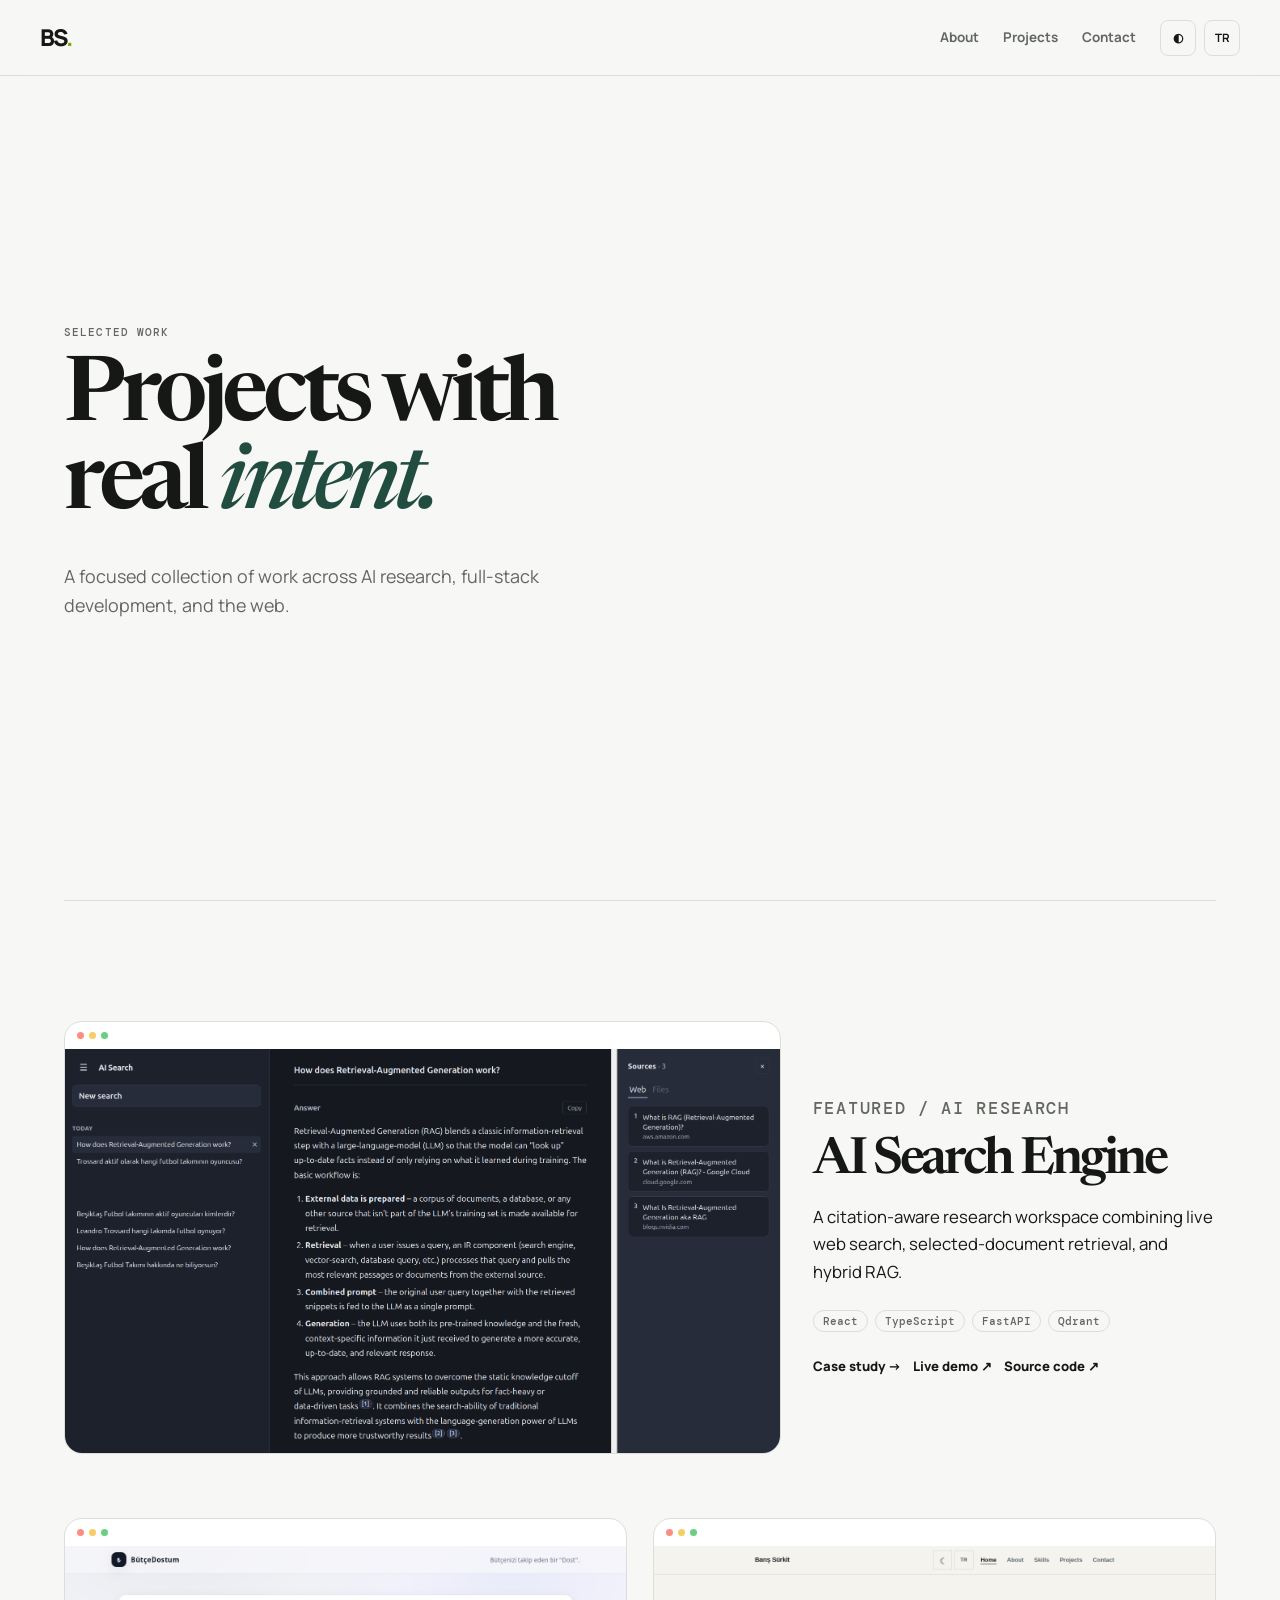
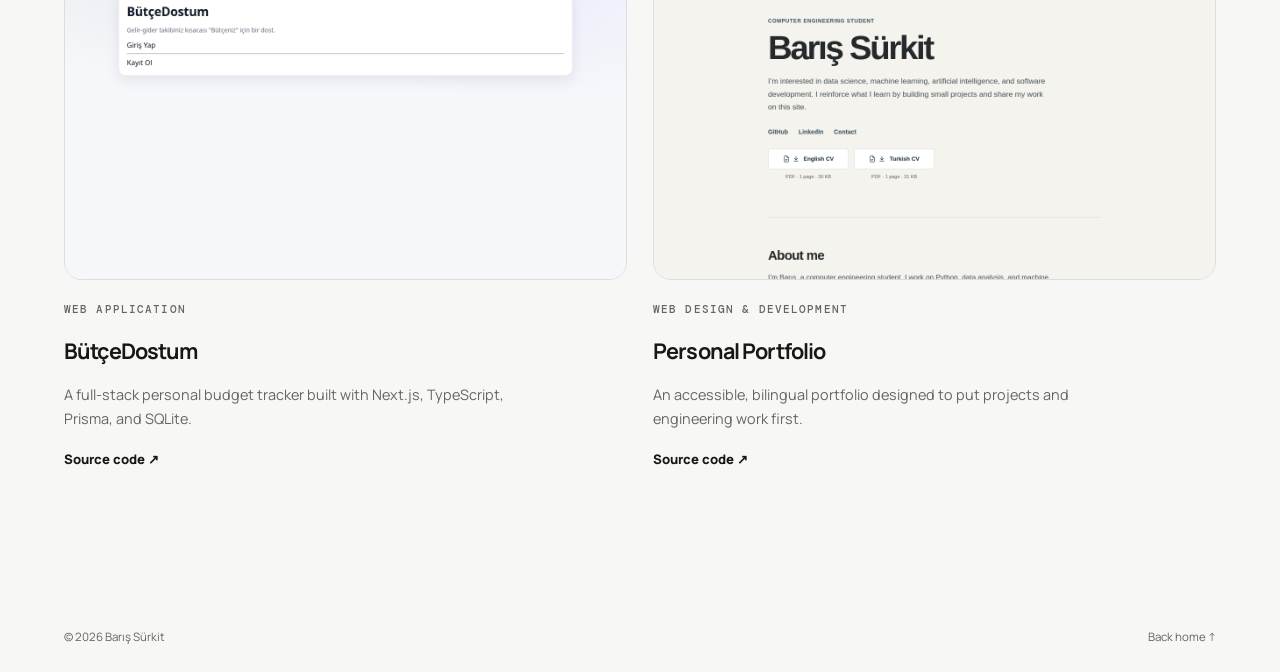
==== commit 05bdd35c: "fix: complete site-wide portfolio localization" ====
--- a/projects/index.html
+++ b/projects/index.html
@@ -1 +1 @@
-<!doctype html><html lang="en"><head><meta charset="utf-8"><meta name="viewport" content="width=device-width,initial-scale=1"><meta name="description" content="Selected projects by Barış Sürkit."><link rel="canonical" href="https://barissurkit.com/projects/"><link rel="icon" href="../favicon.svg"><link rel="stylesheet" href="../style.css"><title>Projects — Barış Sürkit</title></head><body><header class="header"><a class="brand" href="../">BS<span>.</span></a><nav class="nav"><a href="../#about">About</a><a href="../#projects">Projects</a><a href="../#contact">Contact</a></nav></header><main><section class="hero"><div><p class="kicker">SELECTED WORK</p><h1>Projects with<br>real <em>intent.</em></h1><p class="lede">A focused collection of work across AI research, full-stack development, and the web.</p></div></section><section class="section"><article class="feature-grid"><a class="shot browser" href="ai-search-engine/"><img src="../images/projects/ai-search-engine.png" width="1767" height="999" alt="AI Search Engine workspace"></a><div class="feature-detail"><p class="kicker">FEATURED / AI RESEARCH</p><h2 style="font-size:3.2rem">AI Search Engine</h2><p>A citation-aware research workspace combining live web search, selected-document retrieval, and hybrid RAG.</p><ul class="tags"><li>React</li><li>TypeScript</li><li>FastAPI</li><li>Qdrant</li></ul><div class="text-links"><a href="ai-search-engine/">Case study →</a><a href="https://ai-search-engine-wine-three.vercel.app" target="_blank" rel="noopener noreferrer">Live demo ↗</a><a href="https://github.com/barissurkit/ai-search-engine" target="_blank" rel="noopener noreferrer">GitHub ↗</a></div></div></article><div class="project-grid" style="margin-top:64px"><article class="project-card"><a class="shot browser" href="https://butcedostum.vercel.app/" target="_blank" rel="noopener noreferrer"><img src="../images/projects/butcedostum.png" width="1280" height="760" alt="BütçeDostum"></a><p class="kicker">WEB APPLICATION</p><h3>BütçeDostum</h3><p>A full-stack personal budget tracker built with Next.js, TypeScript, Prisma, and SQLite.</p><a href="https://github.com/barissurkit/butcedostum" target="_blank" rel="noopener noreferrer">GitHub ↗</a></article><article class="project-card"><a class="shot browser" href="../"><img src="../images/projects/portfolio-site.png" width="1280" height="760" alt="Portfolio website"></a><p class="kicker">WEB DESIGN & DEVELOPMENT</p><h3>Personal Portfolio</h3><p>An accessible, bilingual portfolio designed to put projects and engineering work first.</p><a href="https://github.com/barissurkit/portfolio-site" target="_blank" rel="noopener noreferrer">GitHub ↗</a></article></div></section></main><footer><span>© 2026 Barış Sürkit</span><a href="../">Back home ↑</a></footer></body></html>
+<!doctype html><html lang="en" data-theme="light"><head><meta charset="utf-8"><meta name="viewport" content="width=device-width,initial-scale=1"><meta name="description" content="Selected projects by Barış Sürkit." data-i18n-content="meta.projectsDescription"><meta name="theme-color" content="#f7f7f5" data-theme-color><link rel="canonical" href="https://barissurkit.com/projects/"><link rel="icon" href="../favicon.svg"><meta property="og:type" content="website"><meta property="og:url" content="https://barissurkit.com/projects/"><meta property="og:title" content="Projects — Barış Sürkit" data-i18n-content="meta.projectsTitle"><meta property="og:description" content="Selected projects by Barış Sürkit." data-i18n-content="meta.projectsDescription"><link rel="stylesheet" href="../style.css"><script>try{const t=localStorage.getItem('portfolio-theme');document.documentElement.dataset.theme=t||(matchMedia('(prefers-color-scheme:dark)').matches?'dark':'light')}catch(e){}</script><script src="../script.js" defer></script><title data-i18n="meta.projectsTitle">Projects — Barış Sürkit</title></head><body><a class="skip-link" href="#main">Skip to content</a><header class="header"><a class="brand" href="../">BS<span>.</span></a><button class="menu-button" data-menu aria-expanded="false" aria-controls="navigation">Menu</button><nav id="navigation" class="nav" aria-label="Main navigation"><a href="../#about" data-i18n="nav.about">About</a><a href="../#projects" data-i18n="nav.projects">Projects</a><a href="../#contact" data-i18n="nav.contact">Contact</a></nav><div class="controls"><button data-theme-toggle aria-label="Switch theme">◐</button><button data-language-toggle aria-label="Türkçeye geç" lang="tr">TR</button></div></header><main id="main"><section class="hero"><div><p class="kicker" data-i18n="projects.kicker">SELECTED WORK</p><h1 data-i18n="projects.title">Projects with<br>real <em>intent.</em></h1><p class="lede" data-i18n="projects.intro">A focused collection of work across AI research, full-stack development, and the web.</p></div></section><section class="section"><article class="feature-grid"><a class="shot browser" href="ai-search-engine/" aria-label="AI Search Engine case study"><img src="../images/projects/ai-search-engine.png" width="1767" height="999" alt="AI Search Engine workspace" data-i18n-alt="alt.ai"></a><div class="feature-detail"><p class="kicker" data-i18n="projects.featured">FEATURED / AI RESEARCH</p><h2 style="font-size:3.2rem">AI Search Engine</h2><p data-i18n="projects.description">A citation-aware research workspace combining live web search, selected-document retrieval, and hybrid RAG.</p><ul class="tags"><li>React</li><li>TypeScript</li><li>FastAPI</li><li>Qdrant</li></ul><div class="text-links"><a href="ai-search-engine/" data-i18n="projects.case">Case study →</a><a href="https://ai-search-engine-wine-three.vercel.app" target="_blank" rel="noopener noreferrer" data-i18n="projects.live">Live demo ↗</a><a href="https://github.com/barissurkit/ai-search-engine" target="_blank" rel="noopener noreferrer" data-i18n="projects.source">Source code ↗</a></div></div></article><div class="project-grid" style="margin-top:64px"><article class="project-card"><a class="shot browser" href="https://butcedostum.vercel.app/" target="_blank" rel="noopener noreferrer"><img src="../images/projects/butcedostum.png" width="1280" height="760" alt="BütçeDostum" data-i18n-alt="alt.budget"></a><p class="kicker" data-i18n="projects.budgetLabel">WEB APPLICATION</p><h3>BütçeDostum</h3><p data-i18n="projects.budgetDescription">A full-stack personal budget tracker built with Next.js, TypeScript, Prisma, and SQLite.</p><a href="https://github.com/barissurkit/butcedostum" target="_blank" rel="noopener noreferrer" data-i18n="projects.source">Source code ↗</a></article><article class="project-card"><a class="shot browser" href="../"><img src="../images/projects/portfolio-site.png" width="1280" height="760" alt="Portfolio website" data-i18n-alt="alt.portfolio"></a><p class="kicker" data-i18n="projects.portfolioLabel">WEB DESIGN & DEVELOPMENT</p><h3 data-i18n="portfolio.title">Personal Portfolio</h3><p data-i18n="projects.portfolioDescription">An accessible, bilingual portfolio designed to put projects and engineering work first.</p><a href="https://github.com/barissurkit/portfolio-site" target="_blank" rel="noopener noreferrer" data-i18n="projects.source">Source code ↗</a></article></div></section></main><footer><span>© 2026 Barış Sürkit</span><a href="../" data-i18n="footer.home">Back home ↑</a></footer></body></html>
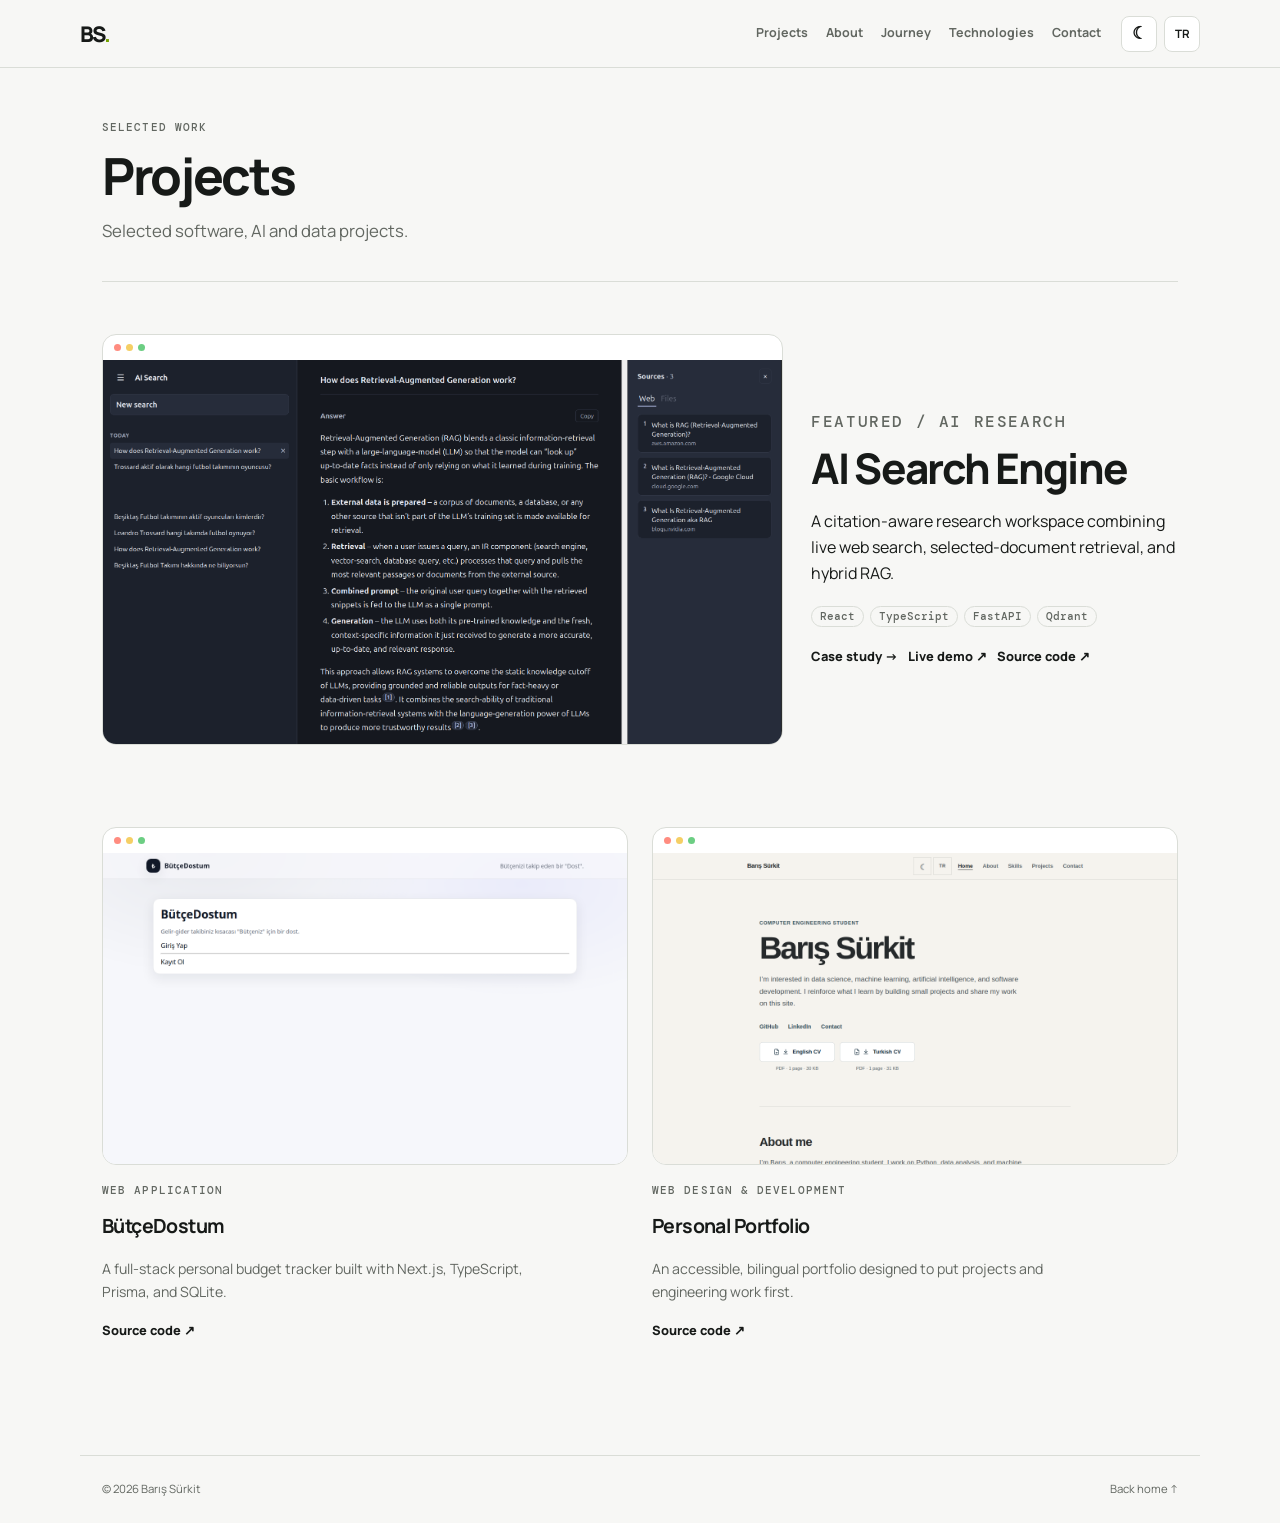
==== commit 3f692464: "fix: refine portfolio v2 visual system and content" ====
--- a/projects/index.html
+++ b/projects/index.html
@@ -1 +1 @@
-<!doctype html><html lang="en" data-theme="light"><head><meta charset="utf-8"><meta name="viewport" content="width=device-width,initial-scale=1"><meta name="description" content="Selected projects by Barış Sürkit." data-i18n-content="meta.projectsDescription"><meta name="theme-color" content="#f7f7f5" data-theme-color><link rel="canonical" href="https://barissurkit.com/projects/"><link rel="icon" href="../favicon.svg"><meta property="og:type" content="website"><meta property="og:url" content="https://barissurkit.com/projects/"><meta property="og:title" content="Projects — Barış Sürkit" data-i18n-content="meta.projectsTitle"><meta property="og:description" content="Selected projects by Barış Sürkit." data-i18n-content="meta.projectsDescription"><link rel="stylesheet" href="../style.css"><script>try{const t=localStorage.getItem('portfolio-theme');document.documentElement.dataset.theme=t||(matchMedia('(prefers-color-scheme:dark)').matches?'dark':'light')}catch(e){}</script><script src="../script.js" defer></script><title data-i18n="meta.projectsTitle">Projects — Barış Sürkit</title></head><body><a class="skip-link" href="#main">Skip to content</a><header class="header"><a class="brand" href="../">BS<span>.</span></a><button class="menu-button" data-menu aria-expanded="false" aria-controls="navigation">Menu</button><nav id="navigation" class="nav" aria-label="Main navigation"><a href="../#about" data-i18n="nav.about">About</a><a href="../#projects" data-i18n="nav.projects">Projects</a><a href="../#contact" data-i18n="nav.contact">Contact</a></nav><div class="controls"><button data-theme-toggle aria-label="Switch theme">◐</button><button data-language-toggle aria-label="Türkçeye geç" lang="tr">TR</button></div></header><main id="main"><section class="hero"><div><p class="kicker" data-i18n="projects.kicker">SELECTED WORK</p><h1 data-i18n="projects.title">Projects with<br>real <em>intent.</em></h1><p class="lede" data-i18n="projects.intro">A focused collection of work across AI research, full-stack development, and the web.</p></div></section><section class="section"><article class="feature-grid"><a class="shot browser" href="ai-search-engine/" aria-label="AI Search Engine case study"><img src="../images/projects/ai-search-engine.png" width="1767" height="999" alt="AI Search Engine workspace" data-i18n-alt="alt.ai"></a><div class="feature-detail"><p class="kicker" data-i18n="projects.featured">FEATURED / AI RESEARCH</p><h2 style="font-size:3.2rem">AI Search Engine</h2><p data-i18n="projects.description">A citation-aware research workspace combining live web search, selected-document retrieval, and hybrid RAG.</p><ul class="tags"><li>React</li><li>TypeScript</li><li>FastAPI</li><li>Qdrant</li></ul><div class="text-links"><a href="ai-search-engine/" data-i18n="projects.case">Case study →</a><a href="https://ai-search-engine-wine-three.vercel.app" target="_blank" rel="noopener noreferrer" data-i18n="projects.live">Live demo ↗</a><a href="https://github.com/barissurkit/ai-search-engine" target="_blank" rel="noopener noreferrer" data-i18n="projects.source">Source code ↗</a></div></div></article><div class="project-grid" style="margin-top:64px"><article class="project-card"><a class="shot browser" href="https://butcedostum.vercel.app/" target="_blank" rel="noopener noreferrer"><img src="../images/projects/butcedostum.png" width="1280" height="760" alt="BütçeDostum" data-i18n-alt="alt.budget"></a><p class="kicker" data-i18n="projects.budgetLabel">WEB APPLICATION</p><h3>BütçeDostum</h3><p data-i18n="projects.budgetDescription">A full-stack personal budget tracker built with Next.js, TypeScript, Prisma, and SQLite.</p><a href="https://github.com/barissurkit/butcedostum" target="_blank" rel="noopener noreferrer" data-i18n="projects.source">Source code ↗</a></article><article class="project-card"><a class="shot browser" href="../"><img src="../images/projects/portfolio-site.png" width="1280" height="760" alt="Portfolio website" data-i18n-alt="alt.portfolio"></a><p class="kicker" data-i18n="projects.portfolioLabel">WEB DESIGN & DEVELOPMENT</p><h3 data-i18n="portfolio.title">Personal Portfolio</h3><p data-i18n="projects.portfolioDescription">An accessible, bilingual portfolio designed to put projects and engineering work first.</p><a href="https://github.com/barissurkit/portfolio-site" target="_blank" rel="noopener noreferrer" data-i18n="projects.source">Source code ↗</a></article></div></section></main><footer><span>© 2026 Barış Sürkit</span><a href="../" data-i18n="footer.home">Back home ↑</a></footer></body></html>
+<!doctype html><html lang="en" data-theme="light"><head><meta charset="utf-8"><meta name="viewport" content="width=device-width,initial-scale=1"><meta name="description" content="Selected projects by Barış Sürkit." data-i18n-content="meta.projectsDescription"><meta name="theme-color" content="#f7f7f5" data-theme-color><link rel="canonical" href="https://barissurkit.com/projects/"><link rel="icon" href="../favicon.svg"><meta property="og:type" content="website"><meta property="og:url" content="https://barissurkit.com/projects/"><meta property="og:title" content="Projects — Barış Sürkit" data-i18n-content="meta.projectsTitle"><meta property="og:description" content="Selected projects by Barış Sürkit." data-i18n-content="meta.projectsDescription"><link rel="stylesheet" href="../style.css"><script>try{const t=localStorage.getItem('portfolio-theme');document.documentElement.dataset.theme=t||(matchMedia('(prefers-color-scheme:dark)').matches?'dark':'light')}catch(e){}</script><script src="../script.js" defer></script><title data-i18n="meta.projectsTitle">Projects — Barış Sürkit</title></head><body><a class="skip-link" href="#main">Skip to content</a><header class="header"><a class="brand" href="../">BS<span>.</span></a><button class="menu-button" data-menu aria-expanded="false" aria-controls="navigation">Menu</button><nav id="navigation" class="nav" aria-label="Main navigation"><a href="../#projects" data-i18n="nav.projects">Projects</a><a href="../#about" data-i18n="nav.about">About</a><a href="../#journey" data-i18n="nav.journey">Journey</a><a href="../#stack" data-i18n="nav.stack">Technologies</a><a href="../#contact" data-i18n="nav.contact">Contact</a></nav><div class="controls"><button data-theme-toggle aria-label="Switch to dark theme"><span data-theme-icon aria-hidden="true">☾</span></button><button data-language-toggle aria-label="Switch to Turkish" lang="tr">TR</button></div></header><main id="main"><section class="hero"><div><p class="kicker" data-i18n="projects.kicker">SELECTED WORK</p><h1 data-i18n="projects.title">Projects</h1><p class="lede" data-i18n="projects.intro">Selected software, AI and data projects.</p></div></section><section class="section"><article class="feature-grid"><a class="shot browser" href="ai-search-engine/" aria-label="AI Search Engine case study"><img src="../images/projects/ai-search-engine.png" width="1767" height="999" alt="AI Search Engine workspace" data-i18n-alt="alt.ai"></a><div class="feature-detail"><p class="kicker" data-i18n="projects.featured">FEATURED / AI RESEARCH</p><h2>AI Search Engine</h2><p data-i18n="projects.description">A citation-aware research workspace combining live web search, selected-document retrieval, and hybrid RAG.</p><ul class="tags"><li>React</li><li>TypeScript</li><li>FastAPI</li><li>Qdrant</li></ul><div class="text-links"><a href="ai-search-engine/" data-i18n="projects.case">Case study →</a><a href="https://ai-search-engine-wine-three.vercel.app" target="_blank" rel="noopener noreferrer" data-i18n="projects.live">Live demo ↗</a><a href="https://github.com/barissurkit/ai-search-engine" target="_blank" rel="noopener noreferrer" data-i18n="projects.source">Source code ↗</a></div></div></article><div class="project-grid compact"><article class="project-card"><a class="shot browser" href="https://butcedostum.vercel.app/" target="_blank" rel="noopener noreferrer"><img src="../images/projects/butcedostum.png" width="1280" height="760" alt="BütçeDostum" data-i18n-alt="alt.budget"></a><p class="kicker" data-i18n="projects.budgetLabel">WEB APPLICATION</p><h3>BütçeDostum</h3><p data-i18n="projects.budgetDescription">A full-stack personal budget tracker built with Next.js, TypeScript, Prisma, and SQLite.</p><a href="https://github.com/barissurkit/butcedostum" target="_blank" rel="noopener noreferrer" data-i18n="projects.source">Source code ↗</a></article><article class="project-card"><a class="shot browser" href="../"><img src="../images/projects/portfolio-site.png" width="1280" height="760" alt="Portfolio website" data-i18n-alt="alt.portfolio"></a><p class="kicker" data-i18n="projects.portfolioLabel">WEB DESIGN & DEVELOPMENT</p><h3 data-i18n="portfolio.title">Personal Portfolio</h3><p data-i18n="projects.portfolioDescription">An accessible, bilingual portfolio designed to put projects and engineering work first.</p><a href="https://github.com/barissurkit/portfolio-site" target="_blank" rel="noopener noreferrer" data-i18n="projects.source">Source code ↗</a></article></div></section></main><footer><span>© 2026 Barış Sürkit</span><a href="../" data-i18n="footer.home">Back home ↑</a></footer></body></html>
--- a/style.css
+++ b/style.css
@@ -1,2 +1,3 @@
-@import url('https://fonts.googleapis.com/css2?family=DM+Mono:wght@400;500&family=Manrope:wght@400;500;600;700;800&family=Newsreader:opsz,wght@6..72,500;6..72,600&display=swap');
-:root{--bg:#f7f7f5;--surface:#fff;--ink:#161816;--muted:#626761;--line:#dcdfd9;--lime:#ceff4b;--accent:#214d41;--radius:18px;--max:1200px}[data-theme=dark]{--bg:#101211;--surface:#171a18;--ink:#f0f2ed;--muted:#abb1a9;--line:#303530;--lime:#d9ff67;--accent:#b8e5d8}*{box-sizing:border-box}html{scroll-behavior:smooth}body{margin:0;background:var(--bg);color:var(--ink);font:16px/1.65 Manrope,Arial,sans-serif}a{color:inherit;text-decoration:none}a:hover{text-decoration:underline;text-underline-offset:4px}.skip-link{position:absolute;left:1rem;top:-4rem;background:var(--lime);color:#111;padding:.6rem 1rem;z-index:3}.skip-link:focus{top:1rem}.header{position:sticky;top:0;z-index:2;height:76px;display:flex;align-items:center;gap:24px;padding:0 max(24px,calc((100vw - var(--max))/2));background:color-mix(in srgb,var(--bg) 90%,transparent);backdrop-filter:blur(12px);border-bottom:1px solid var(--line)}.brand{font:800 1.45rem/1 Manrope;letter-spacing:-.08em}.brand span{color:#76a600}.nav{display:flex;gap:24px;margin-left:auto;font-size:.84rem;font-weight:700}.nav a{color:var(--muted)}.nav a:hover{color:var(--ink);text-decoration:none}.nav-github{color:var(--ink)!important}.controls{display:flex;gap:8px}.controls button,.menu-button{border:1px solid var(--line);background:transparent;color:var(--ink);border-radius:8px;min-width:36px;height:36px;font:700 .72rem Manrope;cursor:pointer}.controls button:hover,.menu-button:hover{background:var(--surface)}.menu-button{display:none}main{max-width:var(--max);margin:auto;padding:0 24px}.hero{min-height:calc(100vh - 76px);display:grid;grid-template-columns:1.55fr .8fr;align-items:center;gap:8vw;padding:80px 0}.kicker{margin:0 0 16px;color:var(--muted);font:500 .7rem/1.3 'DM Mono',monospace;letter-spacing:.1em}.hero h1,.section h2,.contact h2{font:600 clamp(3rem,7vw,6.3rem)/.98 Newsreader,Georgia,serif;letter-spacing:-.06em;margin:0}.hero h1 em{font-weight:500;color:var(--accent)}.lede{max-width:580px;margin:30px 0;color:var(--muted);font-size:1.12rem}.actions,.text-links{display:flex;align-items:center;gap:12px;flex-wrap:wrap}.button{display:inline-flex;padding:12px 17px;border:1px solid var(--line);border-radius:9px;font-weight:700;font-size:.83rem}.button:hover{text-decoration:none;transform:translateY(-2px)}.primary{background:var(--lime);border-color:var(--lime);color:#182000}.focus-card{align-self:center;border:1px solid var(--line);border-radius:var(--radius);padding:26px;background:var(--surface)}.focus-mark{width:48px;height:48px;display:grid;place-items:center;border-radius:50%;background:var(--lime);color:#111;font-size:1.7rem}.focus-card h2{font:600 1.55rem/1.13 Newsreader,serif;margin:32px 0 12px;letter-spacing:-.035em}.focus-card p:not(.kicker){font-size:.9rem;color:var(--muted)}.focus-card a,.project-card>a,.text-links a,.text-arrow{font-weight:800;font-size:.82rem}.section{padding:120px 0;border-top:1px solid var(--line)}.section-head{max-width:680px;margin-bottom:46px}.section-head h2{font-size:clamp(2.7rem,5vw,4.5rem)}.section-head>p:not(.kicker){color:var(--muted);font-size:1.05rem}.feature-grid{display:grid;grid-template-columns:1.28fr .72fr;gap:32px;align-items:center}.shot{overflow:hidden;border-radius:var(--radius);display:block;background:var(--surface);border:1px solid var(--line)}.browser{padding-top:27px;position:relative}.browser:before{content:'';position:absolute;top:10px;left:12px;width:7px;height:7px;border-radius:50%;background:#ff8c80;box-shadow:12px 0 #f5cf65,24px 0 #6cce83}.shot img{width:100%;height:auto;display:block;transition:transform .4s ease}.shot:hover img{transform:scale(1.02)}.feature-detail>p{font-size:1.05rem}.tags{display:flex;flex-wrap:wrap;gap:7px;padding:0;margin:24px 0;list-style:none}.tags li{padding:3px 9px;border:1px solid var(--line);border-radius:100px;color:var(--muted);font:500 .68rem 'DM Mono',monospace}.checklist{padding:0;margin:0 0 26px;list-style:none}.checklist li{padding:10px 0;border-top:1px solid var(--line);font-size:.88rem}.checklist li:before{content:'↳';padding-right:9px;color:#789a1e}.compact{margin:130px 0 36px}.compact h2{font-size:clamp(2.2rem,4vw,3.5rem)}.compact>a{font-weight:800;font-size:.85rem}.project-grid{display:grid;grid-template-columns:repeat(2,1fr);gap:26px}.project-card{padding:0 0 10px}.project-card .kicker{margin-top:22px}.project-card h3{margin:0;font-size:1.35rem;letter-spacing:-.04em}.project-card p:not(.kicker){color:var(--muted);max-width:440px;font-size:.9rem}.split{display:grid;grid-template-columns:1fr 1fr;gap:8vw}.split h2{font-size:clamp(3rem,5vw,4.7rem)}.large-copy{margin:0 0 28px;font-size:1.15rem;color:var(--muted)}.journey h2,.stack h2{font-size:clamp(2.8rem,5vw,4.4rem);margin-bottom:48px}.journey ol{list-style:none;padding:0;margin:0}.journey li{display:grid;grid-template-columns:180px 1fr;border-top:1px solid var(--line);padding:22px 0}.journey time{font:500 .72rem 'DM Mono',monospace;color:var(--muted)}.journey h3{margin:0;font-size:1.05rem}.journey p{margin:4px 0;color:var(--muted);font-size:.9rem}.stack-grid{display:grid;grid-template-columns:repeat(2,1fr);border:1px solid var(--line);border-bottom:0}.stack-grid div{padding:24px;border-right:1px solid var(--line);border-bottom:1px solid var(--line)}.stack-grid div:nth-child(even){border-right:0}.stack-grid h3{margin:0;font:500 .7rem 'DM Mono',monospace;color:var(--muted);text-transform:uppercase;letter-spacing:.08em}.stack-grid p{margin:10px 0 0;font-size:.93rem}.contact{margin:0 -24px;padding:110px max(24px,calc((100vw - var(--max))/2));background:var(--accent);color:#f6fff4}.contact h2{max-width:760px}.contact>p:not(.kicker){max-width:550px;font-size:1.05rem;color:#e0eee4}.contact .kicker{color:#d2e6d6}footer{max-width:var(--max);margin:auto;padding:26px 24px;display:flex;justify-content:space-between;gap:12px;font-size:.72rem;color:var(--muted)}:focus-visible{outline:3px solid #92b82d;outline-offset:3px}@media(max-width:760px){.header{height:66px;padding:0 18px}.menu-button{display:block;margin-left:auto}.nav{display:none;position:absolute;top:66px;left:0;right:0;padding:18px;background:var(--bg);border-bottom:1px solid var(--line);flex-direction:column;gap:14px}.nav.open{display:flex}.hero{grid-template-columns:1fr;min-height:auto;padding:80px 0}.focus-card{max-width:480px}.section{padding:80px 0}.feature-grid,.split{grid-template-columns:1fr;gap:28px}.compact{margin-top:85px}.project-grid{grid-template-columns:1fr}.journey li{grid-template-columns:1fr;gap:6px}.stack-grid{grid-template-columns:1fr}.stack-grid div{border-right:0}footer{flex-wrap:wrap}.hero h1{font-size:clamp(3rem,15vw,4.4rem)}}@media(prefers-reduced-motion:reduce){html{scroll-behavior:auto}*,*:before,*:after{transition:none!important;animation:none!important}}
+@import url('https://fonts.googleapis.com/css2?family=DM+Mono:wght@400;500&family=Manrope:wght@400;500;600;700;800&display=swap');
+@import url('refinement.css');
+:root{--bg:#f7f7f5;--surface:#fff;--ink:#171a18;--muted:#626761;--line:#daddd7;--lime:#ceff4b;--accent:#235347;--radius:14px;--max:1120px}[data-theme=dark]{--bg:#101211;--surface:#171a18;--ink:#f1f3ef;--muted:#abb1a9;--line:#303530;--lime:#d9ff67;--accent:#a8dfcf}*{box-sizing:border-box}html{scroll-behavior:smooth;overflow-x:hidden}body{margin:0;background:var(--bg);color:var(--ink);font:15.5px/1.65 Manrope,Arial,sans-serif;overflow-wrap:anywhere}a{color:inherit;text-decoration:none}a:hover{text-decoration:underline;text-underline-offset:4px}.skip-link{position:absolute;left:1rem;top:-5rem;z-index:5;padding:.6rem 1rem;background:var(--lime);color:#111}.skip-link:focus{top:1rem}.header{position:sticky;top:0;z-index:3;height:68px;display:flex;align-items:center;gap:20px;padding:0 max(22px,calc((100vw - var(--max))/2));background:color-mix(in srgb,var(--bg) 92%,transparent);backdrop-filter:blur(12px);border-bottom:1px solid var(--line)}.brand{font-weight:800;font-size:1.35rem;letter-spacing:-.08em}.brand span{color:#75a300}.nav{display:flex;align-items:center;gap:18px;margin-left:auto;font-size:.78rem;font-weight:700;white-space:nowrap}.nav a{color:var(--muted)}.nav a:hover{color:var(--ink);text-decoration:none}.nav-github{color:var(--ink)!important}.controls{display:flex;gap:7px}.controls button,.menu-button{display:grid;place-items:center;min-width:36px;height:36px;padding:0 9px;border:1px solid var(--line);border-radius:8px;background:var(--surface);color:var(--ink);font:700 .72rem Manrope;cursor:pointer}.controls button:hover,.menu-button:hover{border-color:var(--muted)}[data-theme-icon]{font-size:1.05rem;line-height:1}.menu-button{display:none}main{max-width:var(--max);margin:auto;padding:0 22px}.hero{min-height:560px;display:grid;grid-template-columns:1.45fr .7fr;align-items:center;gap:8vw;padding:72px 0}.kicker{margin:0 0 13px;color:var(--muted);font:500 .68rem/1.35 'DM Mono',monospace;letter-spacing:.1em}.hero h1,.section h2,.contact h2{margin:0;font-family:Manrope,Arial,sans-serif;font-weight:750;line-height:1.08;letter-spacing:-.045em}.hero h1{max-width:720px;font-size:clamp(2.65rem,5.2vw,4.6rem)}.lede{max-width:590px;margin:24px 0;color:var(--muted);font-size:1.05rem}.actions,.text-links{display:flex;align-items:center;flex-wrap:wrap;gap:10px}.button{display:inline-flex;align-items:center;min-height:42px;padding:9px 15px;border:1px solid var(--line);border-radius:8px;background:var(--surface);font-size:.8rem;font-weight:700}.button:hover{text-decoration:none;transform:translateY(-1px)}.primary{background:var(--lime);border-color:var(--lime);color:#182000}.focus-card{border:1px solid var(--line);border-radius:var(--radius);padding:22px;background:var(--surface)}.focus-mark{width:40px;height:40px;display:grid;place-items:center;border-radius:50%;background:var(--lime);color:#111;font-size:1.35rem}.focus-card h2{margin:22px 0 9px;font-size:1.3rem}.focus-card p:not(.kicker),.section-head>p:not(.kicker),.project-card p:not(.kicker){color:var(--muted)}.focus-card a,.project-card>a,.text-links a{font-size:.8rem;font-weight:800}.section{padding:84px 0;border-top:1px solid var(--line)}.section-head{max-width:680px;margin-bottom:34px}.section h2{font-size:clamp(1.85rem,3.3vw,2.75rem)}.section-head>p:not(.kicker){margin:12px 0 0;font-size:1rem}.feature-grid{display:grid;grid-template-columns:1.3fr .7fr;gap:28px;align-items:center}.shot{overflow:hidden;display:block;border:1px solid var(--line);border-radius:var(--radius);background:var(--surface)}.browser{position:relative;padding-top:25px}.browser:before{content:'';position:absolute;top:9px;left:11px;width:7px;height:7px;border-radius:50%;background:#ff8c80;box-shadow:12px 0 #f5cf65,24px 0 #6cce83}.shot img{display:block;width:100%;height:auto;transition:transform .35s ease}.shot:hover img{transform:scale(1.015)}.feature-detail>p{font-size:1rem}.tags{display:flex;flex-wrap:wrap;gap:6px;padding:0;margin:19px 0;list-style:none}.tags li{padding:3px 8px;border:1px solid var(--line);border-radius:99px;color:var(--muted);font:500 .66rem 'DM Mono',monospace}.checklist{padding:0;margin:0 0 20px;list-style:none}.checklist li{padding:8px 0;border-top:1px solid var(--line);font-size:.85rem}.checklist li:before{content:'↳';padding-right:8px;color:#789a1e}.compact{margin:82px 0 28px}.compact h2{font-size:clamp(1.7rem,3vw,2.4rem)}.compact>a{font-size:.82rem;font-weight:800}.project-grid{display:grid;grid-template-columns:repeat(2,minmax(0,1fr));gap:24px}.project-card .kicker{margin-top:18px}.project-card h3{margin:0;font-size:1.22rem;letter-spacing:-.03em}.project-card p:not(.kicker){max-width:460px;font-size:.88rem}.split{display:grid;grid-template-columns:.7fr 1.3fr;gap:7vw}.large-copy{margin:0 0 22px;color:var(--muted);font-size:1.08rem}.cv-links a{padding:8px 11px;border:1px solid var(--line);border-radius:7px}.journey h2,.stack h2{margin-bottom:32px}.journey ol{list-style:none;padding:0;margin:0}.journey li{display:grid;grid-template-columns:160px 1fr;padding:18px 0;border-top:1px solid var(--line)}.journey time{color:var(--muted);font:500 .7rem 'DM Mono',monospace}.journey h3{margin:0;font-size:1rem}.journey p{margin:3px 0;color:var(--muted);font-size:.87rem}.stack-grid{display:grid;grid-template-columns:repeat(3,minmax(0,1fr));border:1px solid var(--line);border-bottom:0}.stack-grid div{padding:20px;border-right:1px solid var(--line);border-bottom:1px solid var(--line)}.stack-grid div:nth-child(3n){border-right:0}.stack-grid h3{margin:0;color:var(--muted);font:500 .67rem 'DM Mono',monospace;text-transform:uppercase;letter-spacing:.07em}.stack-grid p{margin:9px 0 0;font-size:.88rem}.contact{display:flex;align-items:flex-end;justify-content:space-between;gap:36px;padding-block:64px;background:transparent;color:var(--ink)}.contact h2{font-size:clamp(1.8rem,3.2vw,2.6rem)}.contact p:not(.kicker){max-width:570px;margin:10px 0 0;color:var(--muted)}footer{max-width:var(--max);margin:auto;padding:24px 22px;display:flex;justify-content:space-between;gap:12px;border-top:1px solid var(--line);color:var(--muted);font-size:.71rem}:focus-visible{outline:3px solid #8faf2a;outline-offset:3px}@media(max-width:920px){.nav{gap:11px;font-size:.72rem}.hero{grid-template-columns:1.2fr .8fr;gap:5vw}.stack-grid{grid-template-columns:repeat(2,minmax(0,1fr))}.stack-grid div:nth-child(3n){border-right:1px solid var(--line)}.stack-grid div:nth-child(even){border-right:0}}@media(max-width:760px){.header{height:62px;padding:0 16px}.menu-button{display:grid;margin-left:auto}.nav{display:none;position:absolute;top:62px;left:0;right:0;padding:16px;background:var(--bg);border-bottom:1px solid var(--line);flex-direction:column;align-items:flex-start;gap:12px;white-space:normal}.nav.open{display:flex}.hero{min-height:auto;grid-template-columns:1fr;gap:32px;padding:58px 0}.hero h1{font-size:clamp(2.3rem,11vw,3.25rem)}.section{padding:62px 0}.feature-grid,.split{grid-template-columns:1fr;gap:24px}.compact{margin-top:62px}.project-grid{grid-template-columns:1fr}.journey li{grid-template-columns:1fr;gap:5px}.stack-grid{grid-template-columns:1fr}.stack-grid div,.stack-grid div:nth-child(3n){border-right:0}.contact{align-items:flex-start;flex-direction:column;gap:22px;padding-block:50px}footer{flex-wrap:wrap}}@media(max-width:420px){main{padding-inline:16px}.actions .button{flex:1;justify-content:center}.hero h1{font-size:2.35rem}}@media(prefers-reduced-motion:reduce){html{scroll-behavior:auto}*,*:before,*:after{transition:none!important;animation:none!important}}
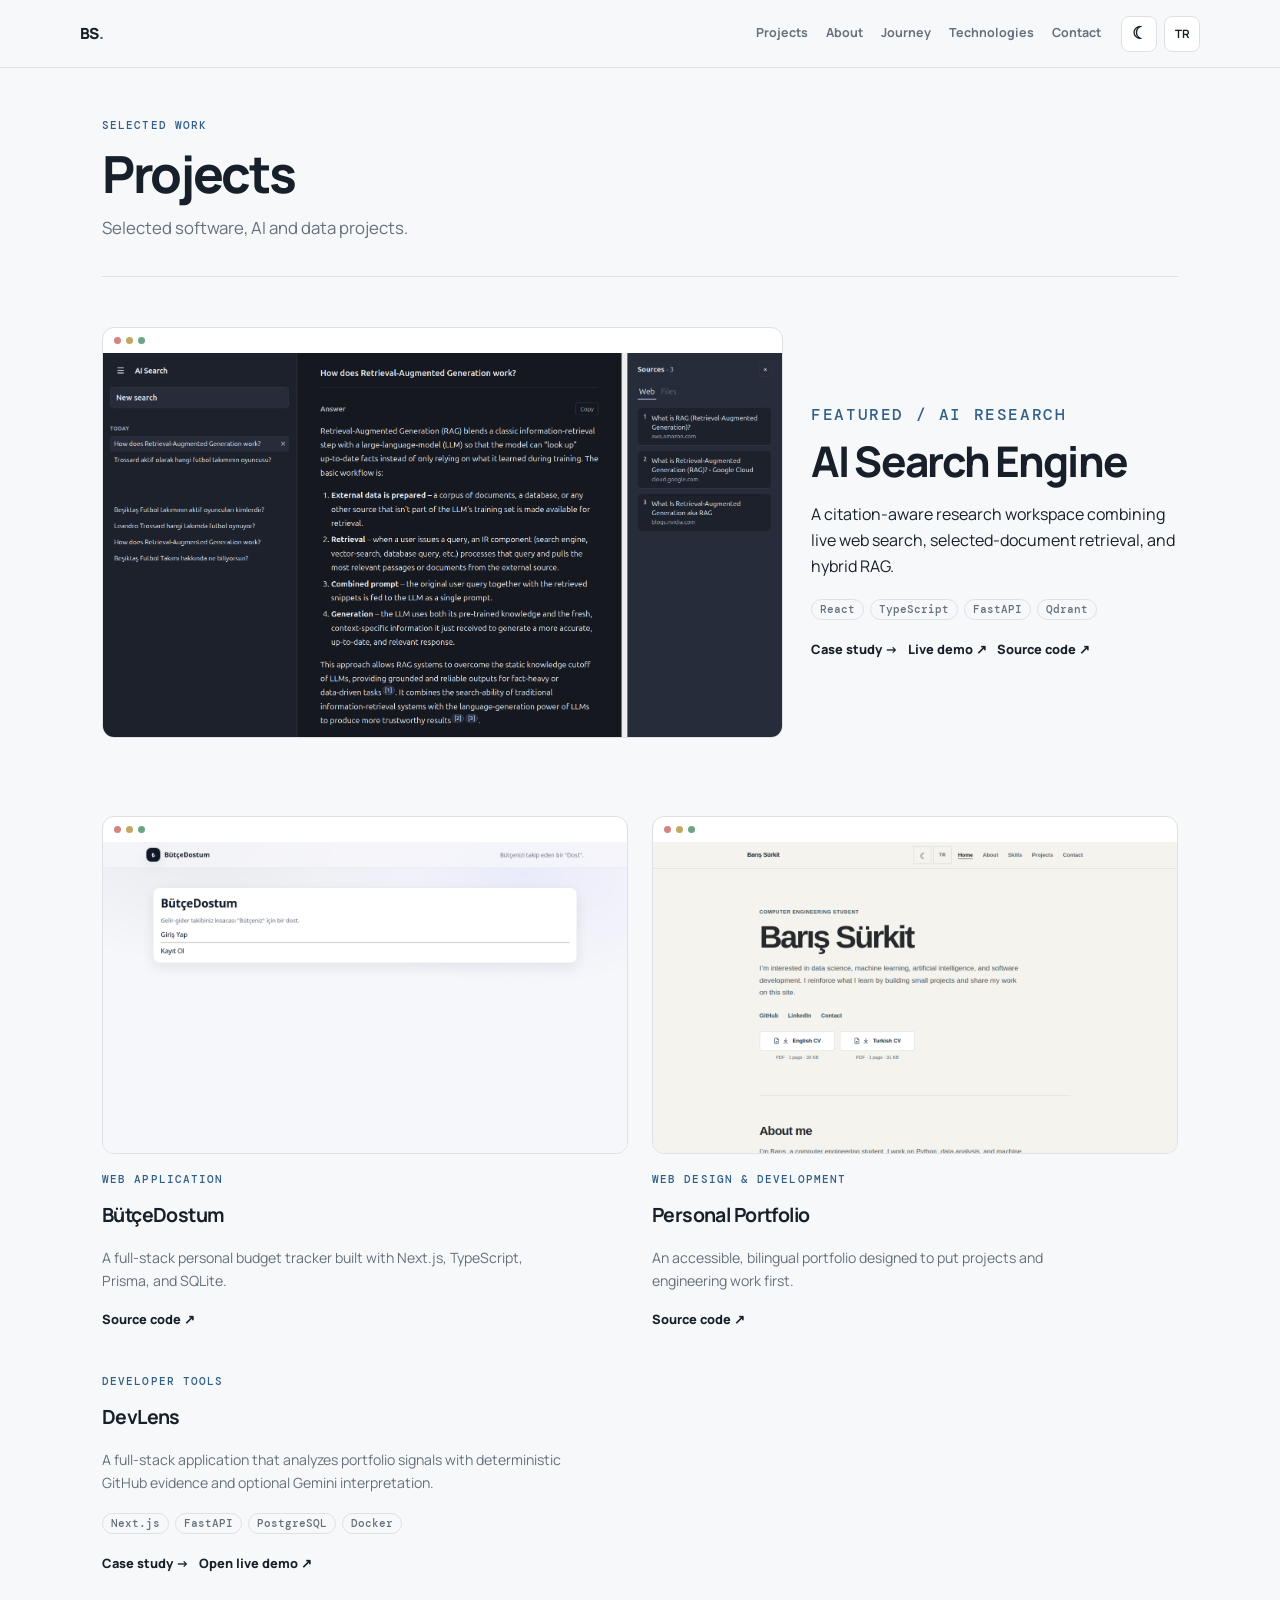
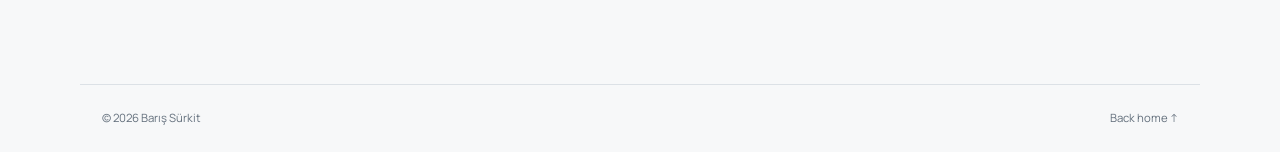
==== commit d816a951: "feat: polish portfolio content and project presentation" ====
--- a/projects/index.html
+++ b/projects/index.html
@@ -1 +1,7 @@
-<!doctype html><html lang="en" data-theme="light"><head><meta charset="utf-8"><meta name="viewport" content="width=device-width,initial-scale=1"><meta name="description" content="Selected projects by Barış Sürkit." data-i18n-content="meta.projectsDescription"><meta name="theme-color" content="#f7f7f5" data-theme-color><link rel="canonical" href="https://barissurkit.com/projects/"><link rel="icon" href="../favicon.svg"><meta property="og:type" content="website"><meta property="og:url" content="https://barissurkit.com/projects/"><meta property="og:title" content="Projects — Barış Sürkit" data-i18n-content="meta.projectsTitle"><meta property="og:description" content="Selected projects by Barış Sürkit." data-i18n-content="meta.projectsDescription"><link rel="stylesheet" href="../style.css"><script>try{const t=localStorage.getItem('portfolio-theme');document.documentElement.dataset.theme=t||(matchMedia('(prefers-color-scheme:dark)').matches?'dark':'light')}catch(e){}</script><script src="../script.js" defer></script><title data-i18n="meta.projectsTitle">Projects — Barış Sürkit</title></head><body><a class="skip-link" href="#main">Skip to content</a><header class="header"><a class="brand" href="../">BS<span>.</span></a><button class="menu-button" data-menu aria-expanded="false" aria-controls="navigation">Menu</button><nav id="navigation" class="nav" aria-label="Main navigation"><a href="../#projects" data-i18n="nav.projects">Projects</a><a href="../#about" data-i18n="nav.about">About</a><a href="../#journey" data-i18n="nav.journey">Journey</a><a href="../#stack" data-i18n="nav.stack">Technologies</a><a href="../#contact" data-i18n="nav.contact">Contact</a></nav><div class="controls"><button data-theme-toggle aria-label="Switch to dark theme"><span data-theme-icon aria-hidden="true">☾</span></button><button data-language-toggle aria-label="Switch to Turkish" lang="tr">TR</button></div></header><main id="main"><section class="hero"><div><p class="kicker" data-i18n="projects.kicker">SELECTED WORK</p><h1 data-i18n="projects.title">Projects</h1><p class="lede" data-i18n="projects.intro">Selected software, AI and data projects.</p></div></section><section class="section"><article class="feature-grid"><a class="shot browser" href="ai-search-engine/" aria-label="AI Search Engine case study"><img src="../images/projects/ai-search-engine.png" width="1767" height="999" alt="AI Search Engine workspace" data-i18n-alt="alt.ai"></a><div class="feature-detail"><p class="kicker" data-i18n="projects.featured">FEATURED / AI RESEARCH</p><h2>AI Search Engine</h2><p data-i18n="projects.description">A citation-aware research workspace combining live web search, selected-document retrieval, and hybrid RAG.</p><ul class="tags"><li>React</li><li>TypeScript</li><li>FastAPI</li><li>Qdrant</li></ul><div class="text-links"><a href="ai-search-engine/" data-i18n="projects.case">Case study →</a><a href="https://ai-search-engine-wine-three.vercel.app" target="_blank" rel="noopener noreferrer" data-i18n="projects.live">Live demo ↗</a><a href="https://github.com/barissurkit/ai-search-engine" target="_blank" rel="noopener noreferrer" data-i18n="projects.source">Source code ↗</a></div></div></article><div class="project-grid compact"><article class="project-card"><a class="shot browser" href="https://butcedostum.vercel.app/" target="_blank" rel="noopener noreferrer"><img src="../images/projects/butcedostum.png" width="1280" height="760" alt="BütçeDostum" data-i18n-alt="alt.budget"></a><p class="kicker" data-i18n="projects.budgetLabel">WEB APPLICATION</p><h3>BütçeDostum</h3><p data-i18n="projects.budgetDescription">A full-stack personal budget tracker built with Next.js, TypeScript, Prisma, and SQLite.</p><a href="https://github.com/barissurkit/butcedostum" target="_blank" rel="noopener noreferrer" data-i18n="projects.source">Source code ↗</a></article><article class="project-card"><a class="shot browser" href="../"><img src="../images/projects/portfolio-site.png" width="1280" height="760" alt="Portfolio website" data-i18n-alt="alt.portfolio"></a><p class="kicker" data-i18n="projects.portfolioLabel">WEB DESIGN & DEVELOPMENT</p><h3 data-i18n="portfolio.title">Personal Portfolio</h3><p data-i18n="projects.portfolioDescription">An accessible, bilingual portfolio designed to put projects and engineering work first.</p><a href="https://github.com/barissurkit/portfolio-site" target="_blank" rel="noopener noreferrer" data-i18n="projects.source">Source code ↗</a></article></div></section></main><footer><span>© 2026 Barış Sürkit</span><a href="../" data-i18n="footer.home">Back home ↑</a></footer></body></html>
+<!doctype html>
+<html lang="en" data-theme="light">
+<head>
+  <meta charset="utf-8"><meta name="viewport" content="width=device-width,initial-scale=1"><meta name="description" content="Selected software, AI and data projects by Barış Sürkit." data-i18n-content="meta.projectsDescription"><meta name="author" content="Barış Sürkit"><meta name="theme-color" content="#f7f8f9" data-theme-color><link rel="canonical" href="https://barissurkit.com/projects/"><link rel="icon" href="../favicon.svg" type="image/svg+xml"><meta property="og:type" content="website"><meta property="og:url" content="https://barissurkit.com/projects/"><meta property="og:title" content="Projects — Barış Sürkit" data-i18n-content="meta.projectsTitle"><meta property="og:description" content="Selected software, AI and data projects by Barış Sürkit." data-i18n-content="meta.projectsDescription"><meta property="og:image" content="https://barissurkit.com/images/barissurkit.jpg"><meta name="twitter:card" content="summary_large_image"><meta name="twitter:image" content="https://barissurkit.com/images/barissurkit.jpg"><script>try{const t=localStorage.getItem('portfolio-theme');document.documentElement.dataset.theme=t||(matchMedia('(prefers-color-scheme:dark)').matches?'dark':'light')}catch(e){}</script><link rel="stylesheet" href="../style.css"><script src="../script.js" defer></script><title data-i18n="meta.projectsTitle">Projects — Barış Sürkit</title>
+</head>
+<body><a class="skip-link" href="#main">Skip to content</a><header class="header"><a class="brand" href="../">BS<span>.</span></a><button type="button" class="menu-button" data-menu aria-expanded="false" aria-controls="navigation">Menu</button><nav id="navigation" class="nav" aria-label="Main navigation"><a href="../#projects" data-i18n="nav.projects">Projects</a><a href="../#about" data-i18n="nav.about">About</a><a href="../#journey" data-i18n="nav.journey">Journey</a><a href="../#stack" data-i18n="nav.stack">Technologies</a><a href="../#contact" data-i18n="nav.contact">Contact</a></nav><div class="controls"><button type="button" data-theme-toggle aria-label="Switch to dark theme"><span data-theme-icon aria-hidden="true">☾</span></button><button type="button" data-language-toggle aria-label="Switch to Turkish" lang="tr">TR</button></div></header>
+<main id="main"><section class="hero"><div><p class="kicker" data-i18n="projects.kicker">SELECTED WORK</p><h1 data-i18n="projects.title">Projects</h1><p class="lede" data-i18n="projects.intro">Selected software, AI and data projects.</p></div></section><section class="section"><article class="feature-grid"><a class="shot browser" href="ai-search-engine/"><img src="../images/projects/ai-search-engine.png" width="1767" height="999" alt="AI Search Engine workspace" data-i18n-alt="alt.ai"></a><div class="feature-detail"><p class="kicker" data-i18n="projects.featured">FEATURED / AI RESEARCH</p><h2>AI Search Engine</h2><p data-i18n="projects.description">A citation-aware research workspace combining live web search, selected-document retrieval, and hybrid RAG.</p><ul class="tags"><li>React</li><li>TypeScript</li><li>FastAPI</li><li>Qdrant</li></ul><div class="text-links"><a href="ai-search-engine/" data-i18n="projects.case">Case study →</a><a href="https://ai-search-engine-wine-three.vercel.app" target="_blank" rel="noopener noreferrer" data-i18n="projects.live">Live demo ↗</a><a href="https://github.com/barissurkit/ai-search-engine" target="_blank" rel="noopener noreferrer" data-i18n="projects.source">Source code ↗</a></div></div></article><div class="project-grid compact"><article class="project-card"><a class="shot browser" href="https://butcedostum.vercel.app/" target="_blank" rel="noopener noreferrer"><img src="../images/projects/butcedostum.png" width="1280" height="760" alt="BütçeDostum" data-i18n-alt="alt.budget"></a><p class="kicker" data-i18n="projects.budgetLabel">WEB APPLICATION</p><h3>BütçeDostum</h3><p data-i18n="projects.budgetDescription">A full-stack personal budget tracker built with Next.js, TypeScript, Prisma, and SQLite.</p><a href="https://github.com/barissurkit/butcedostum" target="_blank" rel="noopener noreferrer" data-i18n="projects.source">Source code ↗</a></article><article class="project-card"><a class="shot browser" href="../"><img src="../images/projects/portfolio-site.png" width="1280" height="760" alt="Portfolio website" data-i18n-alt="alt.portfolio"></a><p class="kicker" data-i18n="projects.portfolioLabel">WEB DESIGN &amp; DEVELOPMENT</p><h3 data-i18n="portfolio.title">Personal Portfolio</h3><p data-i18n="projects.portfolioDescription">An accessible, bilingual portfolio designed to put projects and engineering work first.</p><a href="https://github.com/barissurkit/barissurkit.com" target="_blank" rel="noopener noreferrer" data-i18n="projects.source">Source code ↗</a></article><article class="project-card"><p class="kicker" data-i18n="projects.devlensLabel">DEVELOPER TOOLS</p><h3>DevLens</h3><p data-i18n="projects.devlensDescription">A full-stack application that analyzes portfolio signals with deterministic GitHub evidence and optional Gemini interpretation.</p><ul class="tags"><li>Next.js</li><li>FastAPI</li><li>PostgreSQL</li><li>Docker</li></ul><div class="text-links"><a href="devlens/" data-i18n="projects.case">Case study →</a><a href="https://devlens-frontend-5hvj.onrender.com/" target="_blank" rel="noopener noreferrer" data-i18n="devlens.open">Open live demo ↗</a></div></article></div></section></main><footer><span>© 2026 Barış Sürkit</span><a href="../" data-i18n="footer.home">Back home ↑</a></footer></body></html>
--- a/style.css
+++ b/style.css
@@ -1,3 +1,3 @@
 @import url('https://fonts.googleapis.com/css2?family=DM+Mono:wght@400;500&family=Manrope:wght@400;500;600;700;800&display=swap');
-@import url('refinement.css');
-:root{--bg:#f7f7f5;--surface:#fff;--ink:#171a18;--muted:#626761;--line:#daddd7;--lime:#ceff4b;--accent:#235347;--radius:14px;--max:1120px}[data-theme=dark]{--bg:#101211;--surface:#171a18;--ink:#f1f3ef;--muted:#abb1a9;--line:#303530;--lime:#d9ff67;--accent:#a8dfcf}*{box-sizing:border-box}html{scroll-behavior:smooth;overflow-x:hidden}body{margin:0;background:var(--bg);color:var(--ink);font:15.5px/1.65 Manrope,Arial,sans-serif;overflow-wrap:anywhere}a{color:inherit;text-decoration:none}a:hover{text-decoration:underline;text-underline-offset:4px}.skip-link{position:absolute;left:1rem;top:-5rem;z-index:5;padding:.6rem 1rem;background:var(--lime);color:#111}.skip-link:focus{top:1rem}.header{position:sticky;top:0;z-index:3;height:68px;display:flex;align-items:center;gap:20px;padding:0 max(22px,calc((100vw - var(--max))/2));background:color-mix(in srgb,var(--bg) 92%,transparent);backdrop-filter:blur(12px);border-bottom:1px solid var(--line)}.brand{font-weight:800;font-size:1.35rem;letter-spacing:-.08em}.brand span{color:#75a300}.nav{display:flex;align-items:center;gap:18px;margin-left:auto;font-size:.78rem;font-weight:700;white-space:nowrap}.nav a{color:var(--muted)}.nav a:hover{color:var(--ink);text-decoration:none}.nav-github{color:var(--ink)!important}.controls{display:flex;gap:7px}.controls button,.menu-button{display:grid;place-items:center;min-width:36px;height:36px;padding:0 9px;border:1px solid var(--line);border-radius:8px;background:var(--surface);color:var(--ink);font:700 .72rem Manrope;cursor:pointer}.controls button:hover,.menu-button:hover{border-color:var(--muted)}[data-theme-icon]{font-size:1.05rem;line-height:1}.menu-button{display:none}main{max-width:var(--max);margin:auto;padding:0 22px}.hero{min-height:560px;display:grid;grid-template-columns:1.45fr .7fr;align-items:center;gap:8vw;padding:72px 0}.kicker{margin:0 0 13px;color:var(--muted);font:500 .68rem/1.35 'DM Mono',monospace;letter-spacing:.1em}.hero h1,.section h2,.contact h2{margin:0;font-family:Manrope,Arial,sans-serif;font-weight:750;line-height:1.08;letter-spacing:-.045em}.hero h1{max-width:720px;font-size:clamp(2.65rem,5.2vw,4.6rem)}.lede{max-width:590px;margin:24px 0;color:var(--muted);font-size:1.05rem}.actions,.text-links{display:flex;align-items:center;flex-wrap:wrap;gap:10px}.button{display:inline-flex;align-items:center;min-height:42px;padding:9px 15px;border:1px solid var(--line);border-radius:8px;background:var(--surface);font-size:.8rem;font-weight:700}.button:hover{text-decoration:none;transform:translateY(-1px)}.primary{background:var(--lime);border-color:var(--lime);color:#182000}.focus-card{border:1px solid var(--line);border-radius:var(--radius);padding:22px;background:var(--surface)}.focus-mark{width:40px;height:40px;display:grid;place-items:center;border-radius:50%;background:var(--lime);color:#111;font-size:1.35rem}.focus-card h2{margin:22px 0 9px;font-size:1.3rem}.focus-card p:not(.kicker),.section-head>p:not(.kicker),.project-card p:not(.kicker){color:var(--muted)}.focus-card a,.project-card>a,.text-links a{font-size:.8rem;font-weight:800}.section{padding:84px 0;border-top:1px solid var(--line)}.section-head{max-width:680px;margin-bottom:34px}.section h2{font-size:clamp(1.85rem,3.3vw,2.75rem)}.section-head>p:not(.kicker){margin:12px 0 0;font-size:1rem}.feature-grid{display:grid;grid-template-columns:1.3fr .7fr;gap:28px;align-items:center}.shot{overflow:hidden;display:block;border:1px solid var(--line);border-radius:var(--radius);background:var(--surface)}.browser{position:relative;padding-top:25px}.browser:before{content:'';position:absolute;top:9px;left:11px;width:7px;height:7px;border-radius:50%;background:#ff8c80;box-shadow:12px 0 #f5cf65,24px 0 #6cce83}.shot img{display:block;width:100%;height:auto;transition:transform .35s ease}.shot:hover img{transform:scale(1.015)}.feature-detail>p{font-size:1rem}.tags{display:flex;flex-wrap:wrap;gap:6px;padding:0;margin:19px 0;list-style:none}.tags li{padding:3px 8px;border:1px solid var(--line);border-radius:99px;color:var(--muted);font:500 .66rem 'DM Mono',monospace}.checklist{padding:0;margin:0 0 20px;list-style:none}.checklist li{padding:8px 0;border-top:1px solid var(--line);font-size:.85rem}.checklist li:before{content:'↳';padding-right:8px;color:#789a1e}.compact{margin:82px 0 28px}.compact h2{font-size:clamp(1.7rem,3vw,2.4rem)}.compact>a{font-size:.82rem;font-weight:800}.project-grid{display:grid;grid-template-columns:repeat(2,minmax(0,1fr));gap:24px}.project-card .kicker{margin-top:18px}.project-card h3{margin:0;font-size:1.22rem;letter-spacing:-.03em}.project-card p:not(.kicker){max-width:460px;font-size:.88rem}.split{display:grid;grid-template-columns:.7fr 1.3fr;gap:7vw}.large-copy{margin:0 0 22px;color:var(--muted);font-size:1.08rem}.cv-links a{padding:8px 11px;border:1px solid var(--line);border-radius:7px}.journey h2,.stack h2{margin-bottom:32px}.journey ol{list-style:none;padding:0;margin:0}.journey li{display:grid;grid-template-columns:160px 1fr;padding:18px 0;border-top:1px solid var(--line)}.journey time{color:var(--muted);font:500 .7rem 'DM Mono',monospace}.journey h3{margin:0;font-size:1rem}.journey p{margin:3px 0;color:var(--muted);font-size:.87rem}.stack-grid{display:grid;grid-template-columns:repeat(3,minmax(0,1fr));border:1px solid var(--line);border-bottom:0}.stack-grid div{padding:20px;border-right:1px solid var(--line);border-bottom:1px solid var(--line)}.stack-grid div:nth-child(3n){border-right:0}.stack-grid h3{margin:0;color:var(--muted);font:500 .67rem 'DM Mono',monospace;text-transform:uppercase;letter-spacing:.07em}.stack-grid p{margin:9px 0 0;font-size:.88rem}.contact{display:flex;align-items:flex-end;justify-content:space-between;gap:36px;padding-block:64px;background:transparent;color:var(--ink)}.contact h2{font-size:clamp(1.8rem,3.2vw,2.6rem)}.contact p:not(.kicker){max-width:570px;margin:10px 0 0;color:var(--muted)}footer{max-width:var(--max);margin:auto;padding:24px 22px;display:flex;justify-content:space-between;gap:12px;border-top:1px solid var(--line);color:var(--muted);font-size:.71rem}:focus-visible{outline:3px solid #8faf2a;outline-offset:3px}@media(max-width:920px){.nav{gap:11px;font-size:.72rem}.hero{grid-template-columns:1.2fr .8fr;gap:5vw}.stack-grid{grid-template-columns:repeat(2,minmax(0,1fr))}.stack-grid div:nth-child(3n){border-right:1px solid var(--line)}.stack-grid div:nth-child(even){border-right:0}}@media(max-width:760px){.header{height:62px;padding:0 16px}.menu-button{display:grid;margin-left:auto}.nav{display:none;position:absolute;top:62px;left:0;right:0;padding:16px;background:var(--bg);border-bottom:1px solid var(--line);flex-direction:column;align-items:flex-start;gap:12px;white-space:normal}.nav.open{display:flex}.hero{min-height:auto;grid-template-columns:1fr;gap:32px;padding:58px 0}.hero h1{font-size:clamp(2.3rem,11vw,3.25rem)}.section{padding:62px 0}.feature-grid,.split{grid-template-columns:1fr;gap:24px}.compact{margin-top:62px}.project-grid{grid-template-columns:1fr}.journey li{grid-template-columns:1fr;gap:5px}.stack-grid{grid-template-columns:1fr}.stack-grid div,.stack-grid div:nth-child(3n){border-right:0}.contact{align-items:flex-start;flex-direction:column;gap:22px;padding-block:50px}footer{flex-wrap:wrap}}@media(max-width:420px){main{padding-inline:16px}.actions .button{flex:1;justify-content:center}.hero h1{font-size:2.35rem}}@media(prefers-reduced-motion:reduce){html{scroll-behavior:auto}*,*:before,*:after{transition:none!important;animation:none!important}}
+@import url('theme-overrides.css');
+:root{--bg:#f7f8f9;--surface:#fff;--ink:#17202a;--muted:#64707d;--line:#dce1e6;--accent:#315f89;--accent-strong:#244b70;--accent-soft:#e8f0f7;--focus:#3979b2;--radius:12px;--max:1120px}[data-theme=dark]{--bg:#101419;--surface:#171d24;--ink:#eef3f7;--muted:#a8b2bd;--line:#303944;--accent:#78a9d2;--accent-strong:#a8c9e4;--accent-soft:#1c2b39;--focus:#8cbce4}*{box-sizing:border-box}html{scroll-behavior:smooth;overflow-x:hidden}body{margin:0;background:var(--bg);color:var(--ink);font:15.5px/1.65 Manrope,Arial,sans-serif;overflow-wrap:anywhere}a{color:inherit;text-decoration:none}a:hover{text-decoration:underline;text-underline-offset:4px}.skip-link{position:absolute;top:-5rem;left:1rem;z-index:5;padding:.6rem 1rem;border-radius:7px;background:var(--accent-strong);color:#fff}.skip-link:focus{top:1rem}.header{position:sticky;top:0;z-index:3;height:68px;display:flex;align-items:center;gap:20px;padding:0 max(22px,calc((100vw - var(--max))/2));border-bottom:1px solid var(--line);background:color-mix(in srgb,var(--bg) 92%,transparent);backdrop-filter:blur(12px)}.brand{font-size:.96rem;font-weight:800;letter-spacing:-.035em;white-space:nowrap}.brand span{color:var(--accent)}.nav{display:flex;align-items:center;gap:18px;margin-left:auto;font-size:.78rem;font-weight:700;white-space:nowrap}.nav a{color:var(--muted)}.nav a:hover{color:var(--ink);text-decoration:none}.nav-github{color:var(--ink)!important}.controls{display:flex;gap:7px}.controls button,.menu-button{display:grid;place-items:center;min-width:36px;height:36px;padding:0 9px;border:1px solid var(--line);border-radius:8px;background:var(--surface);color:var(--ink);font:700 .72rem Manrope;cursor:pointer}.controls button:hover,.menu-button:hover{border-color:var(--accent);background:var(--accent-soft)}[data-theme-icon]{font-size:1.05rem;line-height:1}.menu-button{display:none}main{max-width:var(--max);margin:auto;padding:0 22px}.hero{min-height:520px;display:grid;grid-template-columns:1.45fr .7fr;align-items:center;gap:8vw;padding:68px 0}.personal-hero{min-height:auto;display:block;max-width:760px;padding:104px 0 92px}.kicker{margin:0 0 13px;color:var(--accent);font:500 .68rem/1.35 'DM Mono',monospace;letter-spacing:.1em}.hero h1,.section h2,.contact h2{margin:0;font-family:Manrope,Arial,sans-serif;font-weight:750;line-height:1.08;letter-spacing:-.045em}.hero h1{max-width:720px;font-size:clamp(2.65rem,5.2vw,4.6rem)}.personal-hero h1{font-size:clamp(2.65rem,5vw,4.15rem)}.lede{max-width:650px;margin:20px 0 0;color:var(--muted);font-size:1.05rem}.hero-groups{display:flex;align-items:center;flex-wrap:wrap;gap:18px 28px;margin-top:28px}.actions,.text-links,.social-links{display:flex;align-items:center;flex-wrap:wrap;gap:10px}.social-links a{color:var(--muted);font-size:.8rem;font-weight:700}.button{display:inline-flex;align-items:center;justify-content:center;min-height:42px;padding:9px 15px;border:1px solid var(--line);border-radius:8px;background:var(--surface);font-size:.8rem;font-weight:700}.button:hover{text-decoration:none;transform:translateY(-1px);border-color:var(--accent)}.primary{border-color:var(--accent-strong);background:var(--accent-strong);color:#fff}.primary:hover{background:var(--accent);color:#fff}.secondary{background:transparent}.section{padding:82px 0;border-top:1px solid var(--line)}.section-head{max-width:680px;margin-bottom:34px}.section h2{font-size:clamp(1.85rem,3.3vw,2.75rem)}.section-head>p:not(.kicker),.project-card p:not(.kicker){color:var(--muted)}.section-head>p:not(.kicker){margin:12px 0 0;font-size:1rem}.feature-grid{display:grid;grid-template-columns:1.3fr .7fr;gap:28px;align-items:center}.shot{overflow:hidden;display:block;border:1px solid var(--line);border-radius:var(--radius);background:var(--surface)}.browser{position:relative;padding-top:25px}.browser:before{content:'';position:absolute;top:9px;left:11px;width:7px;height:7px;border-radius:50%;background:#d78282;box-shadow:12px 0 #c5a762,24px 0 #6da583}.shot img{display:block;width:100%;height:auto;transition:transform .35s ease}.shot:hover img{transform:scale(1.015)}.feature-detail>p{font-size:1rem}.tags{display:flex;flex-wrap:wrap;gap:6px;padding:0;margin:19px 0;list-style:none}.tags li{padding:3px 8px;border:1px solid var(--line);border-radius:99px;color:var(--muted);font:500 .66rem 'DM Mono',monospace}.checklist{padding:0;margin:0 0 20px;list-style:none}.checklist li{padding:8px 0;border-top:1px solid var(--line);font-size:.85rem}.checklist li:before{content:'↳';padding-right:8px;color:var(--accent)}.compact{margin:78px 0 28px}.compact h2{font-size:clamp(1.7rem,3vw,2.4rem)}.compact>a,.project-card>a,.text-links a{font-size:.8rem;font-weight:800}.project-grid{display:grid;grid-template-columns:repeat(2,minmax(0,1fr));gap:24px}.project-card .kicker{margin-top:18px}.project-card h3{margin:0;font-size:1.22rem;letter-spacing:-.03em}.project-card p:not(.kicker){max-width:460px;font-size:.88rem}.split{display:grid;grid-template-columns:.7fr 1.3fr;gap:7vw}.large-copy{margin:0 0 22px;color:var(--muted);font-size:1.08rem}.cv-links a{padding:8px 11px;border:1px solid var(--line);border-radius:7px}.journey h2,.stack h2{margin-bottom:32px}.journey ol{list-style:none;padding:0;margin:0}.journey li{display:grid;grid-template-columns:160px 1fr;padding:18px 0;border-top:1px solid var(--line)}.journey time{color:var(--muted);font:500 .7rem 'DM Mono',monospace}.journey h3{margin:0;font-size:1rem}.journey p{margin:3px 0;color:var(--muted);font-size:.87rem}.stack-grid{display:grid;grid-template-columns:repeat(3,minmax(0,1fr));border:1px solid var(--line);border-bottom:0}.stack-grid div{padding:20px;border-right:1px solid var(--line);border-bottom:1px solid var(--line)}.stack-grid div:nth-child(3n){border-right:0}.stack-grid h3{margin:0;color:var(--muted);font:500 .67rem 'DM Mono',monospace;text-transform:uppercase;letter-spacing:.07em}.stack-grid p{margin:9px 0 0;font-size:.88rem}.contact{display:flex;align-items:flex-end;justify-content:space-between;gap:36px;padding-block:62px;background:transparent;color:var(--ink)}.contact h2{font-size:clamp(1.8rem,3.2vw,2.6rem)}.contact p:not(.kicker){max-width:570px;margin:10px 0 0;color:var(--muted)}.hero:not(#top){min-height:auto;display:block;padding:50px 0 34px}.hero:not(#top) h1{max-width:760px;font-size:clamp(2.25rem,4vw,3.35rem)}.hero:not(#top) .lede{margin-top:13px}.hero:not(#top)+.section{padding-top:50px}.section h2[style]{font-size:clamp(1.85rem,3.3vw,2.75rem)!important;margin-bottom:28px!important}.contact:not(#contact){display:block;padding-block:54px}.contact:not(#contact) .actions{margin-top:22px}.contact:not(#contact) h2{font-size:clamp(1.8rem,3.2vw,2.6rem)}.hero h1 em{font-style:normal;color:inherit}[lang=tr] .cv-links a:first-child,[lang=tr] .cv-actions a:first-child{order:2}footer{max-width:var(--max);margin:auto;padding:24px 22px;display:flex;justify-content:space-between;gap:12px;border-top:1px solid var(--line);color:var(--muted);font-size:.71rem}:focus-visible{outline:3px solid var(--focus);outline-offset:3px}@media(max-width:920px){.nav{gap:11px;font-size:.72rem}.stack-grid{grid-template-columns:repeat(2,minmax(0,1fr))}.stack-grid div:nth-child(3n){border-right:1px solid var(--line)}.stack-grid div:nth-child(even){border-right:0}}@media(max-width:760px){.header{height:62px;padding:0 16px}.brand{max-width:145px;overflow:hidden;text-overflow:ellipsis}.menu-button{display:grid;margin-left:auto}.nav{display:none;position:absolute;top:62px;left:0;right:0;padding:16px;background:var(--bg);border-bottom:1px solid var(--line);flex-direction:column;align-items:flex-start;gap:12px;white-space:normal}.nav.open{display:flex}.hero{min-height:auto;grid-template-columns:1fr;gap:32px;padding:54px 0}.personal-hero{padding:70px 0 62px}.hero h1{font-size:clamp(2.3rem,11vw,3.25rem)}.section{padding:60px 0}.feature-grid,.split{grid-template-columns:1fr;gap:24px}.compact{margin-top:58px}.project-grid{grid-template-columns:1fr}.journey li{grid-template-columns:1fr;gap:5px}.stack-grid{grid-template-columns:1fr}.stack-grid div,.stack-grid div:nth-child(3n){border-right:0}.contact{align-items:flex-start;flex-direction:column;gap:22px;padding-block:48px}footer{flex-wrap:wrap}}@media(max-width:420px){main{padding-inline:16px}.hero-groups{align-items:flex-start;flex-direction:column}.cv-actions{width:100%}.cv-actions .button{flex:1}.personal-hero h1{font-size:2.55rem}}@media(prefers-reduced-motion:reduce){html{scroll-behavior:auto}*,*:before,*:after{transition:none!important;animation:none!important}}
